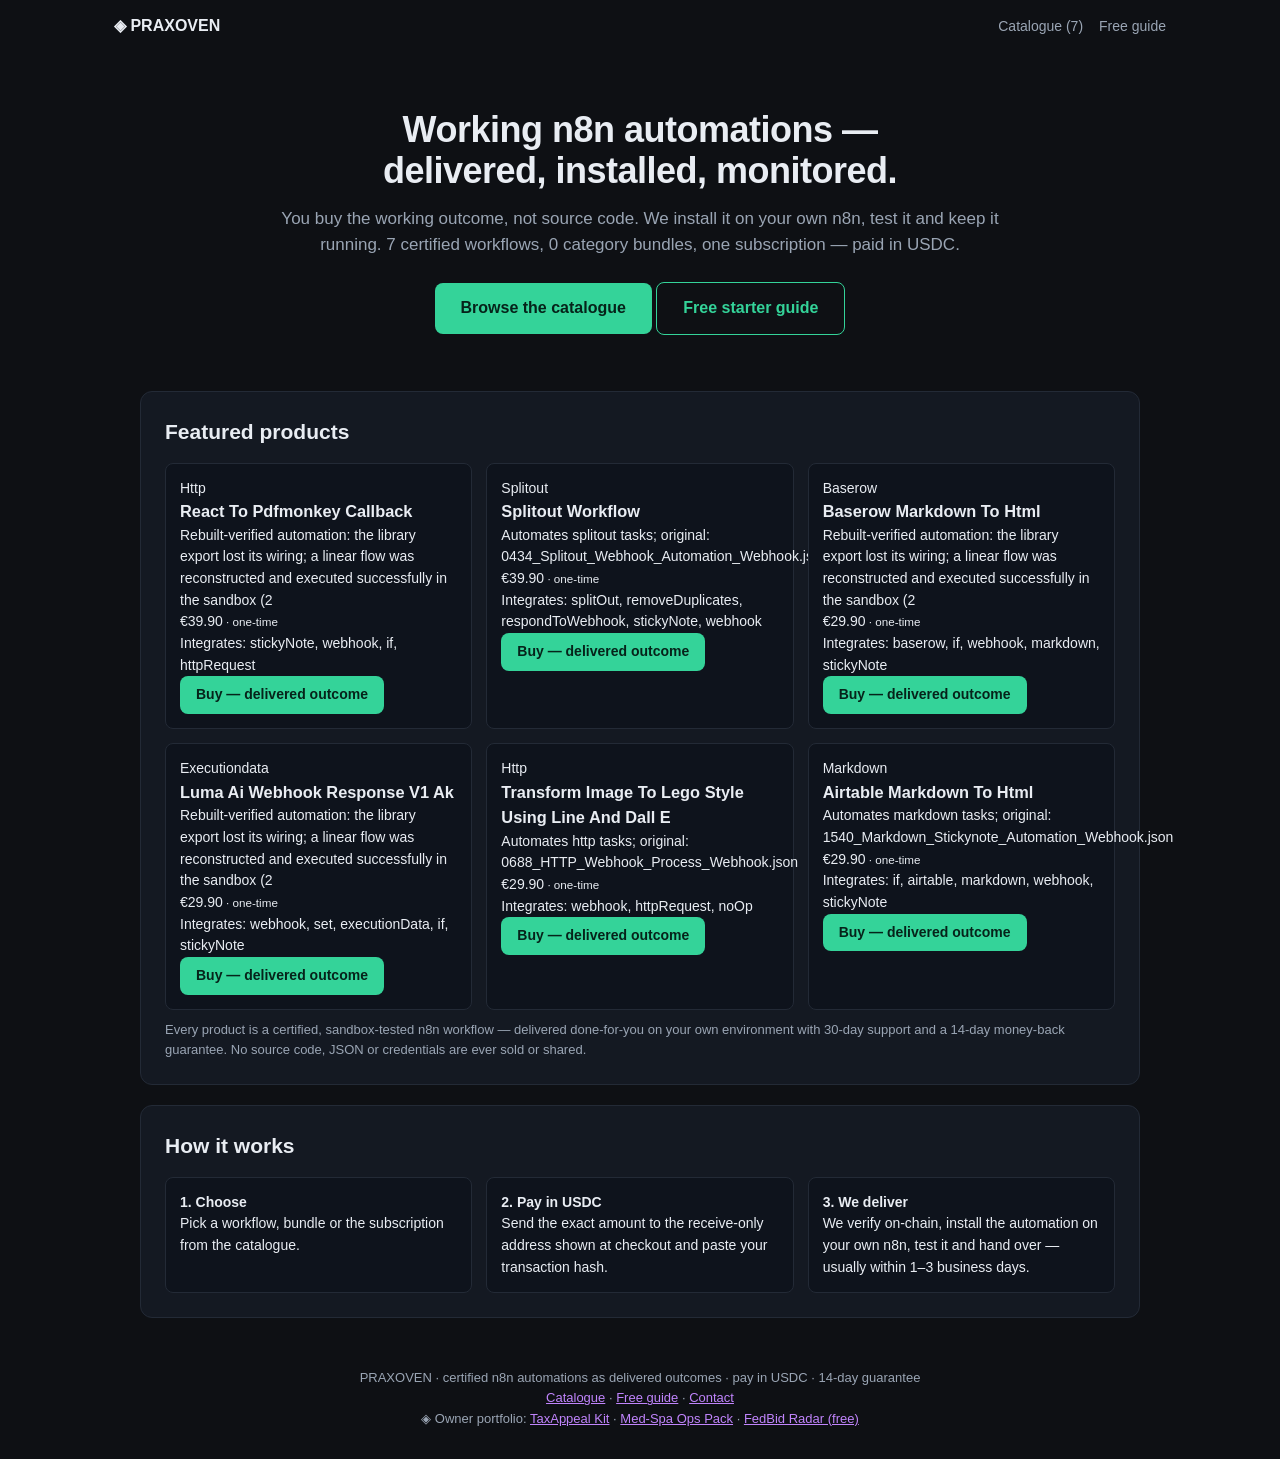
==== index.html @ 11427a3b "Reconcile to manifest v202608241214: unlist flagged products" ====
<!DOCTYPE html>
<html lang="en"><head><meta charset="utf-8">
<meta name="viewport" content="width=device-width, initial-scale=1.0">
<title>PRAXOVEN — Certified n8n Automations, sold as delivered outcomes</title>
<meta name="description" content="Buy working n8n workflow automations as delivered outcomes: 7 certified workflows, category bundles and a monthly subscription. Done-for-you installation, 14-day guarantee, pay in USDC.">
<meta property="og:title" content="PRAXOVEN — Certified n8n Automations">
<meta property="og:description" content="Certified n8n automations sold as delivered outcomes. Bundles, subscription and 7 workflows. Pay in USDC.">
<meta property="og:type" content="website">
<meta property="og:url" content="https://akakk2211.github.io/praxoven-market/">
<link rel="stylesheet" href="style.css"></head>
<body>
<header class="nav"><span class="brand">◈ PRAXOVEN</span>
<div class="navlinks"><a href="catalogue.html">Catalogue (7)</a><a href="guide.html">Free guide</a></div></header>
<section class="hero"><h1>Working n8n automations —<br>delivered, installed, monitored.</h1>
<p class="sub">You buy the working outcome, not source code. We install it on your own n8n, test it and keep it running. 7 certified workflows, 0 category bundles, one subscription — paid in USDC.</p>
<div class="hero-cta"><a class="cta" href="catalogue.html">Browse the catalogue</a>&nbsp;<a class="cta" style="background:transparent;border:1px solid var(--brand2);color:var(--brand2)" href="guide.html">Free starter guide</a></div></section>

<section class="panel"><h2>Featured products</h2><div class="grid"><div class="card"><div class="k">Http</div><h3>React To Pdfmonkey Callback</h3><p>Rebuilt-verified automation: the library export lost its wiring; a linear flow was reconstructed and executed successfully in the sandbox (2</p><div class="price">€39.90<small> · one-time</small></div><div class="k">Integrates: stickyNote, webhook, if, httpRequest</div><a class="cta small" href="checkout.html?product=PROD-4FEDFCF9">Buy — delivered outcome</a></div>
<div class="card"><div class="k">Splitout</div><h3>Splitout Workflow</h3><p>Automates splitout tasks; original: 0434_Splitout_Webhook_Automation_Webhook.json</p><div class="price">€39.90<small> · one-time</small></div><div class="k">Integrates: splitOut, removeDuplicates, respondToWebhook, stickyNote, webhook</div><a class="cta small" href="checkout.html?product=PROD-1E9FA37E">Buy — delivered outcome</a></div>
<div class="card"><div class="k">Baserow</div><h3>Baserow Markdown To Html</h3><p>Rebuilt-verified automation: the library export lost its wiring; a linear flow was reconstructed and executed successfully in the sandbox (2</p><div class="price">€29.90<small> · one-time</small></div><div class="k">Integrates: baserow, if, webhook, markdown, stickyNote</div><a class="cta small" href="checkout.html?product=PROD-623FFFE9">Buy — delivered outcome</a></div>
<div class="card"><div class="k">Executiondata</div><h3>Luma Ai   Webhook Response V1   Ak</h3><p>Rebuilt-verified automation: the library export lost its wiring; a linear flow was reconstructed and executed successfully in the sandbox (2</p><div class="price">€29.90<small> · one-time</small></div><div class="k">Integrates: webhook, set, executionData, if, stickyNote</div><a class="cta small" href="checkout.html?product=PROD-9532A54B">Buy — delivered outcome</a></div>
<div class="card"><div class="k">Http</div><h3>Transform Image To Lego Style Using Line And Dall E</h3><p>Automates http tasks; original: 0688_HTTP_Webhook_Process_Webhook.json</p><div class="price">€29.90<small> · one-time</small></div><div class="k">Integrates: webhook, httpRequest, noOp</div><a class="cta small" href="checkout.html?product=PROD-355930FB">Buy — delivered outcome</a></div>
<div class="card"><div class="k">Markdown</div><h3>Airtable Markdown To Html</h3><p>Automates markdown tasks; original: 1540_Markdown_Stickynote_Automation_Webhook.json</p><div class="price">€29.90<small> · one-time</small></div><div class="k">Integrates: if, airtable, markdown, webhook, stickyNote</div><a class="cta small" href="checkout.html?product=PROD-64AE782F">Buy — delivered outcome</a></div></div>
<p class="note">Every product is a certified, sandbox-tested n8n workflow — delivered done-for-you on your own environment with 30-day support and a 14-day money-back guarantee. No source code, JSON or credentials are ever sold or shared.</p></section>
<section class="panel"><h2>How it works</h2><div class="grid">
<div><b>1. Choose</b><br>Pick a workflow, bundle or the subscription from the catalogue.</div>
<div><b>2. Pay in USDC</b><br>Send the exact amount to the receive-only address shown at checkout and paste your transaction hash.</div>
<div><b>3. We deliver</b><br>We verify on-chain, install the automation on your own n8n, test it and hand over — usually within 1–3 business days.</div></div></section>
<footer><p class="fine">PRAXOVEN · certified n8n automations as delivered outcomes · pay in USDC · 14-day guarantee</p>
<p class="fine"><a href="catalogue.html">Catalogue</a> · <a href="guide.html">Free guide</a> · <a href="mailto:info@ilicconsultancy.com">Contact</a></p>
<p class="fine">◈ Owner portfolio: <a href="https://akakk2211.github.io/mintforge-taxappeal-kit/">TaxAppeal Kit</a> · <a href="https://akakk2211.github.io/mintforge-medspa-ops/">Med-Spa Ops Pack</a> · <a href="https://akakk2211.github.io/mintforge-fedbid-radar/">FedBid Radar (free)</a></p></footer>
</body></html>
---- style.css ----
:root { --bg:#0e1014; --ink:#e9edf3; --muted:#9aa5b4; --brand:#c084fc; --brand2:#34d399;
--line:#232a36; --panel:#141922; --gold:#fbbf24; }
* { box-sizing:border-box; margin:0; padding:0; }
body { background:var(--bg); color:var(--ink); font-family:-apple-system,'Segoe UI',Roboto,sans-serif; line-height:1.55; }
a { color:var(--brand); }
.nav { display:flex; justify-content:space-between; align-items:center; padding:14px 24px; max-width:1100px; margin:0 auto; flex-wrap:wrap; gap:8px; }
.brand { font-weight:800; }
.navlinks a { margin-left:16px; text-decoration:none; color:var(--muted); font-size:14px; }
.cta { background:var(--brand2); color:#06231a; text-decoration:none; padding:13px 26px; border-radius:8px; font-weight:700; display:inline-block; border:none; cursor:pointer; font-size:16px; }
.cta.small { padding:8px 16px; font-size:14px; }
.hero { text-align:center; padding:56px 24px 36px; max-width:820px; margin:0 auto; }
h1 { font-size:36px; line-height:1.15; letter-spacing:-.5px; }
.sub { color:var(--muted); font-size:17px; margin-top:14px; }
.hero-cta { margin-top:24px; }
.panel { background:var(--panel); border:1px solid var(--line); border-radius:12px; padding:24px; max-width:1000px; margin:20px auto; }
h2 { font-size:21px; margin-bottom:14px; }
.note { color:var(--muted); font-size:13px; margin-top:10px; }
.grid { display:grid; grid-template-columns:repeat(auto-fit,minmax(240px,1fr)); gap:14px; }
.grid > div { background:#0e131c; border:1px solid var(--line); border-radius:8px; padding:14px; font-size:14px; }
.tier { border:2px solid var(--brand2); border-radius:10px; padding:18px; }
.tier h3 { font-size:18px; }
.tier .price { font-size:28px; font-weight:800; margin:6px 0; }
.tier .price small { font-size:13px; color:var(--muted); font-weight:400; }
.tier ul { list-style:none; font-size:14px; color:var(--muted); margin:8px 0 14px; }
.tier ul li { padding:3px 0; }
.tier ul li::before { content:'✓ '; color:var(--brand2); font-weight:700; }
footer { text-align:center; color:var(--muted); padding:30px 20px; font-size:13px; }
input,select,button { background:#0e131c; color:var(--ink); border:1px solid var(--line); border-radius:8px; padding:10px 12px; margin:4px 0; font-size:14px; }
.addrbox { background:#0e131c; border:1px dashed #2c3545; border-radius:8px; padding:14px; text-align:center; margin:14px 0; }
.badge { display:inline-block; padding:2px 10px; border-radius:999px; font-size:11px; background:#1d2432; margin-left:8px; }
.badge.bundle { background:#3b2d1d; color:var(--gold); }
.badge.sub { background:#1d3b2d; color:var(--brand2); }
@media (max-width:640px){ h1{font-size:27px;} }
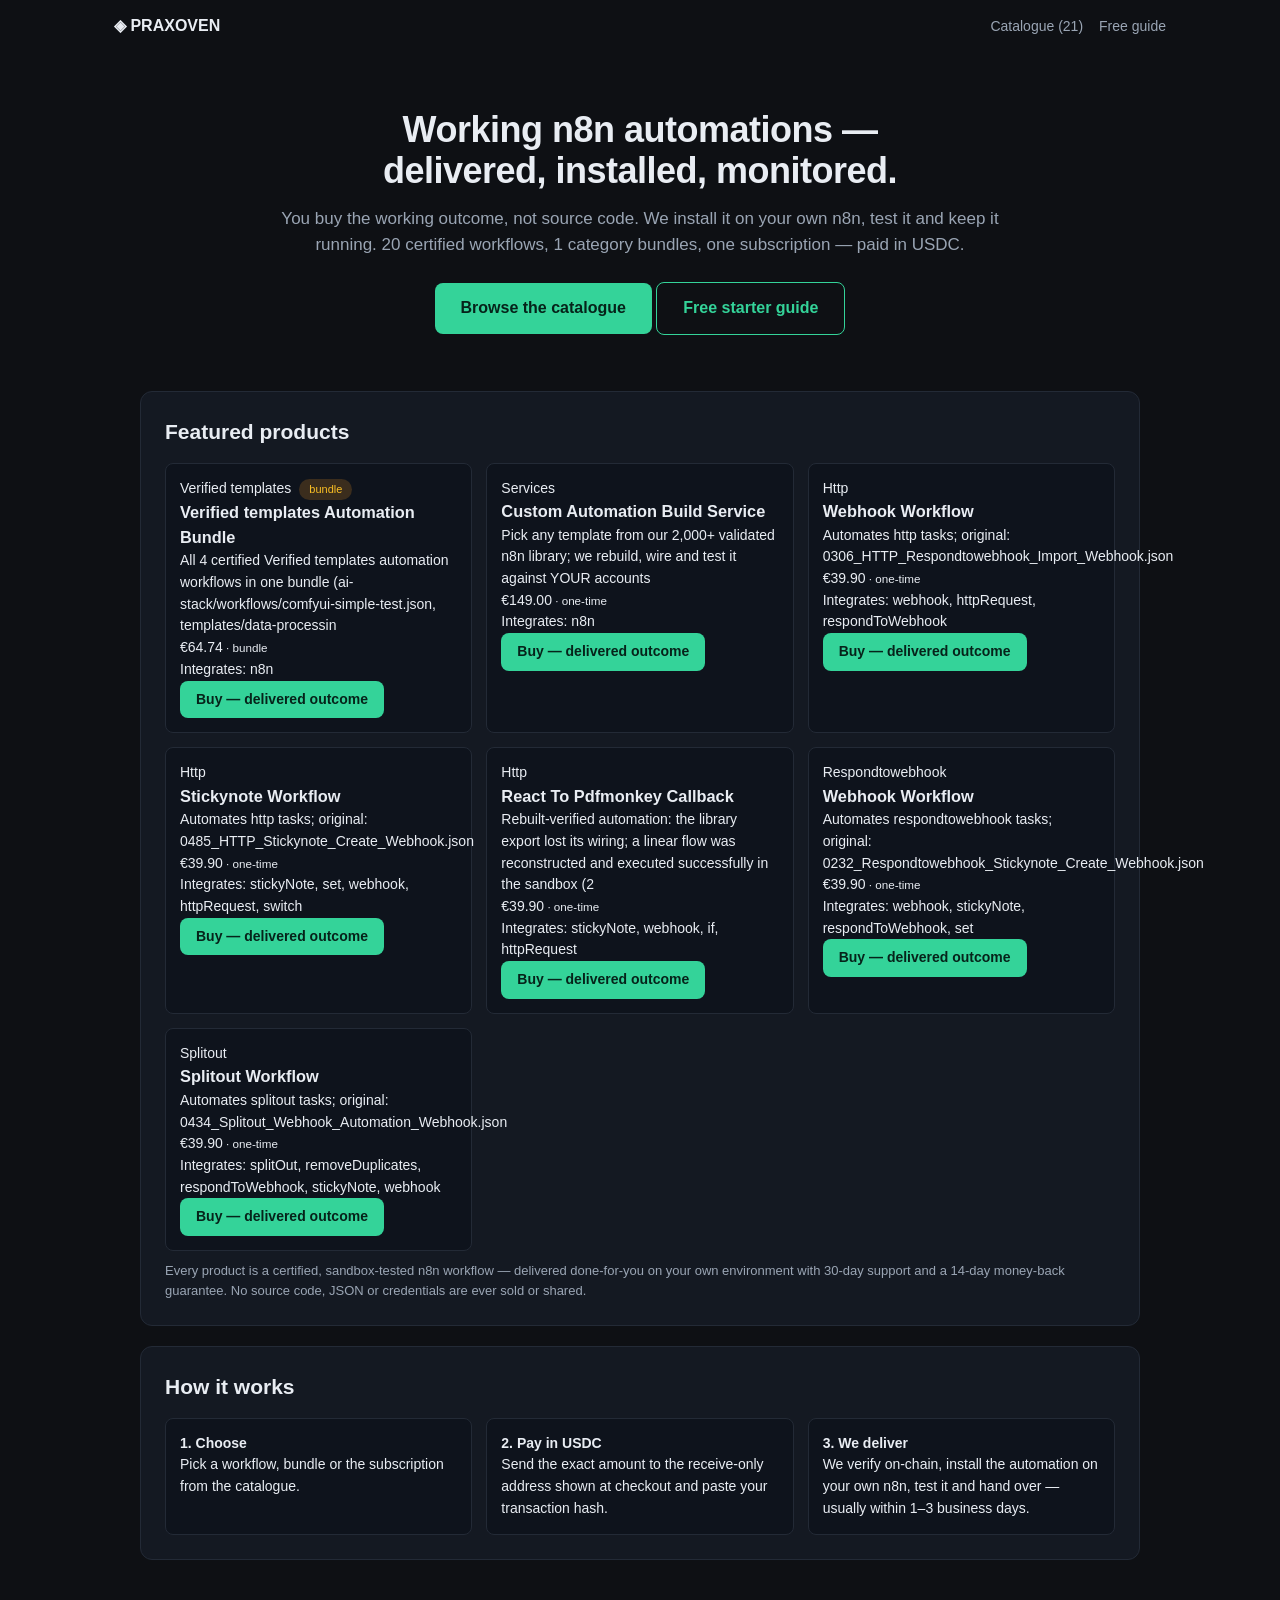
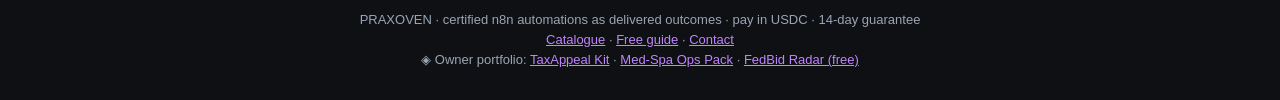
==== commit ce06d512: "Restore catalogue 21 (14 rebuilt + 5 wired + service + bundle) after parallel correction re-run" ====
--- a/index.html
+++ b/index.html
@@ -2,25 +2,26 @@
 <html lang="en"><head><meta charset="utf-8">
 <meta name="viewport" content="width=device-width, initial-scale=1.0">
 <title>PRAXOVEN — Certified n8n Automations, sold as delivered outcomes</title>
-<meta name="description" content="Buy working n8n workflow automations as delivered outcomes: 7 certified workflows, category bundles and a monthly subscription. Done-for-you installation, 14-day guarantee, pay in USDC.">
+<meta name="description" content="Buy working n8n workflow automations as delivered outcomes: 20 certified workflows, category bundles and a monthly subscription. Done-for-you installation, 14-day guarantee, pay in USDC.">
 <meta property="og:title" content="PRAXOVEN — Certified n8n Automations">
-<meta property="og:description" content="Certified n8n automations sold as delivered outcomes. Bundles, subscription and 7 workflows. Pay in USDC.">
+<meta property="og:description" content="Certified n8n automations sold as delivered outcomes. Bundles, subscription and 20 workflows. Pay in USDC.">
 <meta property="og:type" content="website">
 <meta property="og:url" content="https://akakk2211.github.io/praxoven-market/">
 <link rel="stylesheet" href="style.css"></head>
 <body>
 <header class="nav"><span class="brand">◈ PRAXOVEN</span>
-<div class="navlinks"><a href="catalogue.html">Catalogue (7)</a><a href="guide.html">Free guide</a></div></header>
+<div class="navlinks"><a href="catalogue.html">Catalogue (21)</a><a href="guide.html">Free guide</a></div></header>
 <section class="hero"><h1>Working n8n automations —<br>delivered, installed, monitored.</h1>
-<p class="sub">You buy the working outcome, not source code. We install it on your own n8n, test it and keep it running. 7 certified workflows, 0 category bundles, one subscription — paid in USDC.</p>
+<p class="sub">You buy the working outcome, not source code. We install it on your own n8n, test it and keep it running. 20 certified workflows, 1 category bundles, one subscription — paid in USDC.</p>
 <div class="hero-cta"><a class="cta" href="catalogue.html">Browse the catalogue</a>&nbsp;<a class="cta" style="background:transparent;border:1px solid var(--brand2);color:var(--brand2)" href="guide.html">Free starter guide</a></div></section>
 
-<section class="panel"><h2>Featured products</h2><div class="grid"><div class="card"><div class="k">Http</div><h3>React To Pdfmonkey Callback</h3><p>Rebuilt-verified automation: the library export lost its wiring; a linear flow was reconstructed and executed successfully in the sandbox (2</p><div class="price">€39.90<small> · one-time</small></div><div class="k">Integrates: stickyNote, webhook, if, httpRequest</div><a class="cta small" href="checkout.html?product=PROD-4FEDFCF9">Buy — delivered outcome</a></div>
-<div class="card"><div class="k">Splitout</div><h3>Splitout Workflow</h3><p>Automates splitout tasks; original: 0434_Splitout_Webhook_Automation_Webhook.json</p><div class="price">€39.90<small> · one-time</small></div><div class="k">Integrates: splitOut, removeDuplicates, respondToWebhook, stickyNote, webhook</div><a class="cta small" href="checkout.html?product=PROD-1E9FA37E">Buy — delivered outcome</a></div>
-<div class="card"><div class="k">Baserow</div><h3>Baserow Markdown To Html</h3><p>Rebuilt-verified automation: the library export lost its wiring; a linear flow was reconstructed and executed successfully in the sandbox (2</p><div class="price">€29.90<small> · one-time</small></div><div class="k">Integrates: baserow, if, webhook, markdown, stickyNote</div><a class="cta small" href="checkout.html?product=PROD-623FFFE9">Buy — delivered outcome</a></div>
-<div class="card"><div class="k">Executiondata</div><h3>Luma Ai   Webhook Response V1   Ak</h3><p>Rebuilt-verified automation: the library export lost its wiring; a linear flow was reconstructed and executed successfully in the sandbox (2</p><div class="price">€29.90<small> · one-time</small></div><div class="k">Integrates: webhook, set, executionData, if, stickyNote</div><a class="cta small" href="checkout.html?product=PROD-9532A54B">Buy — delivered outcome</a></div>
-<div class="card"><div class="k">Http</div><h3>Transform Image To Lego Style Using Line And Dall E</h3><p>Automates http tasks; original: 0688_HTTP_Webhook_Process_Webhook.json</p><div class="price">€29.90<small> · one-time</small></div><div class="k">Integrates: webhook, httpRequest, noOp</div><a class="cta small" href="checkout.html?product=PROD-355930FB">Buy — delivered outcome</a></div>
-<div class="card"><div class="k">Markdown</div><h3>Airtable Markdown To Html</h3><p>Automates markdown tasks; original: 1540_Markdown_Stickynote_Automation_Webhook.json</p><div class="price">€29.90<small> · one-time</small></div><div class="k">Integrates: if, airtable, markdown, webhook, stickyNote</div><a class="cta small" href="checkout.html?product=PROD-64AE782F">Buy — delivered outcome</a></div></div>
+<section class="panel"><h2>Featured products</h2><div class="grid"><div class="card"><div class="k">Verified templates<span class="badge bundle">bundle</span></div><h3>Verified templates Automation Bundle</h3><p>All 4 certified Verified templates automation workflows in one bundle (ai-stack/workflows/comfyui-simple-test.json, templates/data-processin</p><div class="price">€64.74<small> · bundle</small></div><div class="k">Integrates: n8n</div><a class="cta small" href="checkout.html?product=BUNDLE-B0895FFC">Buy — delivered outcome</a></div>
+<div class="card"><div class="k">Services</div><h3>Custom Automation Build Service</h3><p>Pick any template from our 2,000+ validated n8n library; we rebuild, wire and test it against YOUR accounts</p><div class="price">€149.00<small> · one-time</small></div><div class="k">Integrates: n8n</div><a class="cta small" href="checkout.html?product=PROD-CUSTOMBUILD">Buy — delivered outcome</a></div>
+<div class="card"><div class="k">Http</div><h3>Webhook Workflow</h3><p>Automates http tasks; original: 0306_HTTP_Respondtowebhook_Import_Webhook.json</p><div class="price">€39.90<small> · one-time</small></div><div class="k">Integrates: webhook, httpRequest, respondToWebhook</div><a class="cta small" href="checkout.html?product=PROD-6E7AA76E">Buy — delivered outcome</a></div>
+<div class="card"><div class="k">Http</div><h3>Stickynote Workflow</h3><p>Automates http tasks; original: 0485_HTTP_Stickynote_Create_Webhook.json</p><div class="price">€39.90<small> · one-time</small></div><div class="k">Integrates: stickyNote, set, webhook, httpRequest, switch</div><a class="cta small" href="checkout.html?product=PROD-7FFCE02E">Buy — delivered outcome</a></div>
+<div class="card"><div class="k">Http</div><h3>React To Pdfmonkey Callback</h3><p>Rebuilt-verified automation: the library export lost its wiring; a linear flow was reconstructed and executed successfully in the sandbox (2</p><div class="price">€39.90<small> · one-time</small></div><div class="k">Integrates: stickyNote, webhook, if, httpRequest</div><a class="cta small" href="checkout.html?product=PROD-4FEDFCF9">Buy — delivered outcome</a></div>
+<div class="card"><div class="k">Respondtowebhook</div><h3>Webhook Workflow</h3><p>Automates respondtowebhook tasks; original: 0232_Respondtowebhook_Stickynote_Create_Webhook.json</p><div class="price">€39.90<small> · one-time</small></div><div class="k">Integrates: webhook, stickyNote, respondToWebhook, set</div><a class="cta small" href="checkout.html?product=PROD-77230F92">Buy — delivered outcome</a></div>
+<div class="card"><div class="k">Splitout</div><h3>Splitout Workflow</h3><p>Automates splitout tasks; original: 0434_Splitout_Webhook_Automation_Webhook.json</p><div class="price">€39.90<small> · one-time</small></div><div class="k">Integrates: splitOut, removeDuplicates, respondToWebhook, stickyNote, webhook</div><a class="cta small" href="checkout.html?product=PROD-1E9FA37E">Buy — delivered outcome</a></div></div>
 <p class="note">Every product is a certified, sandbox-tested n8n workflow — delivered done-for-you on your own environment with 30-day support and a 14-day money-back guarantee. No source code, JSON or credentials are ever sold or shared.</p></section>
 <section class="panel"><h2>How it works</h2><div class="grid">
 <div><b>1. Choose</b><br>Pick a workflow, bundle or the subscription from the catalogue.</div>
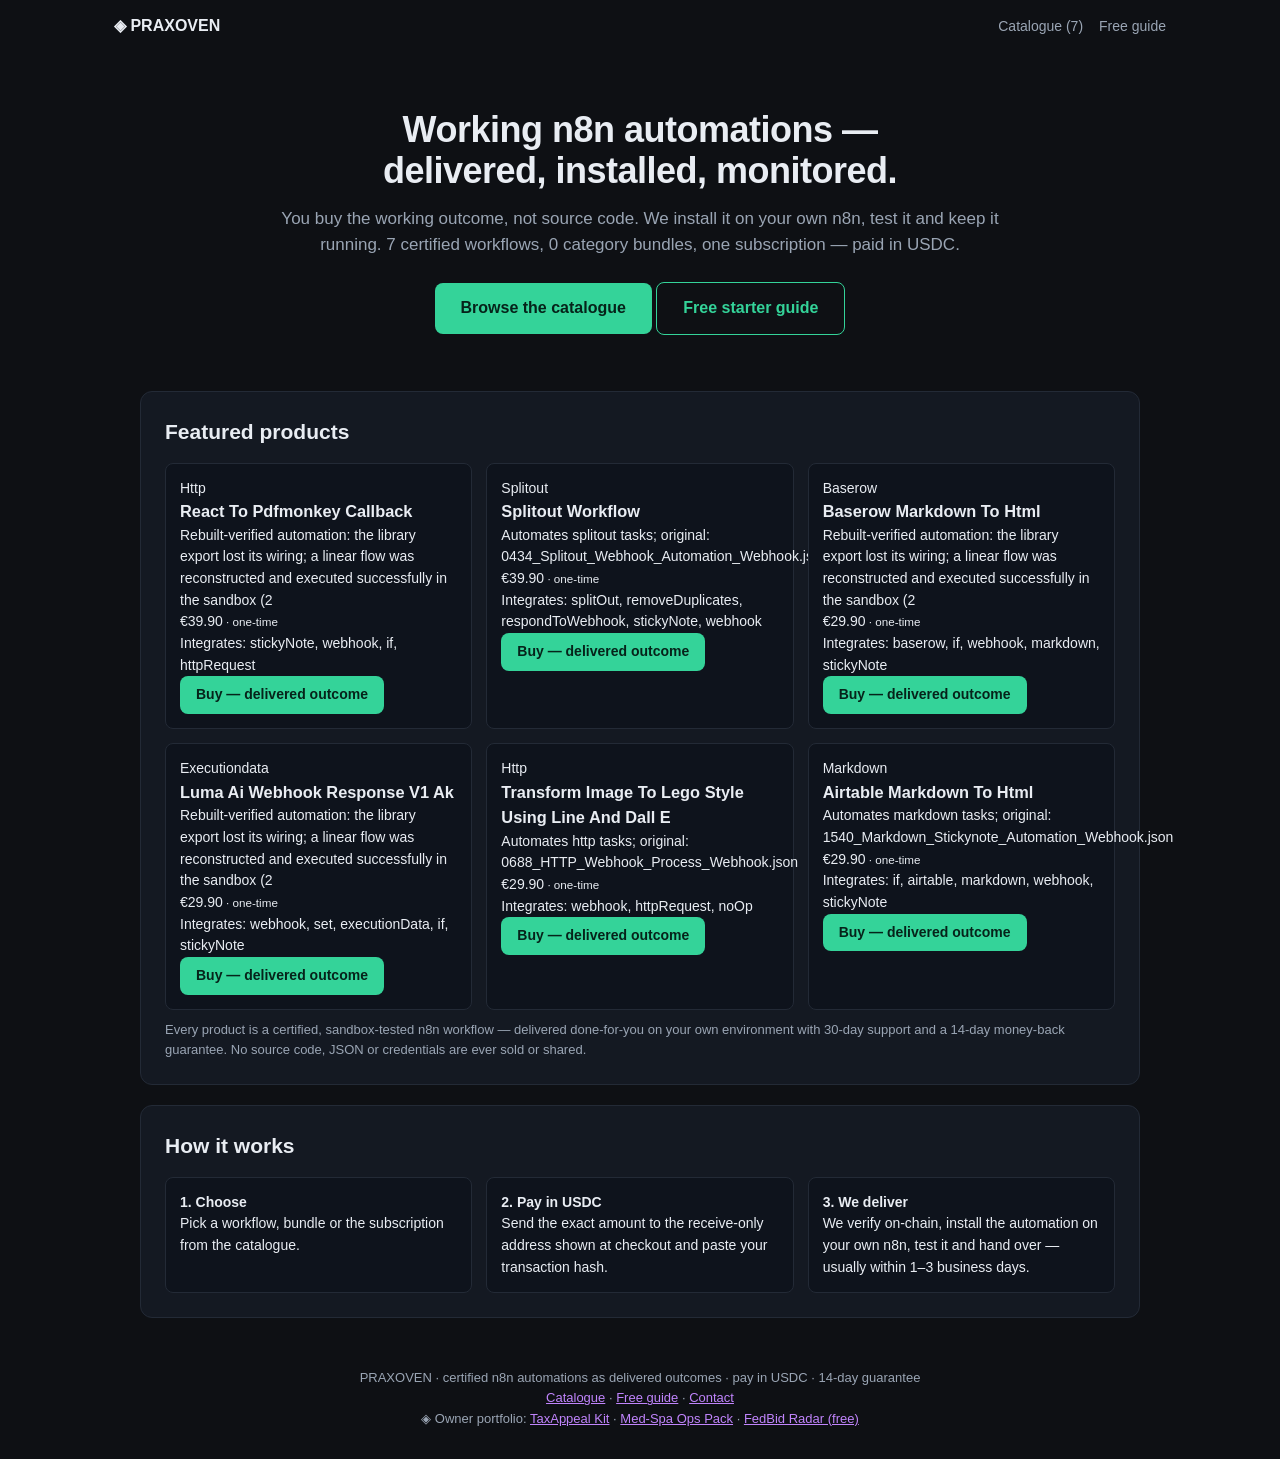
==== commit ddfbfb82: "Enforce manifest gate: only QA-passed workflows published" ====
--- a/index.html
+++ b/index.html
@@ -2,26 +2,25 @@
 <html lang="en"><head><meta charset="utf-8">
 <meta name="viewport" content="width=device-width, initial-scale=1.0">
 <title>PRAXOVEN — Certified n8n Automations, sold as delivered outcomes</title>
-<meta name="description" content="Buy working n8n workflow automations as delivered outcomes: 20 certified workflows, category bundles and a monthly subscription. Done-for-you installation, 14-day guarantee, pay in USDC.">
+<meta name="description" content="Buy working n8n workflow automations as delivered outcomes: 7 certified workflows, category bundles and a monthly subscription. Done-for-you installation, 14-day guarantee, pay in USDC.">
 <meta property="og:title" content="PRAXOVEN — Certified n8n Automations">
-<meta property="og:description" content="Certified n8n automations sold as delivered outcomes. Bundles, subscription and 20 workflows. Pay in USDC.">
+<meta property="og:description" content="Certified n8n automations sold as delivered outcomes. Bundles, subscription and 7 workflows. Pay in USDC.">
 <meta property="og:type" content="website">
 <meta property="og:url" content="https://akakk2211.github.io/praxoven-market/">
 <link rel="stylesheet" href="style.css"></head>
 <body>
 <header class="nav"><span class="brand">◈ PRAXOVEN</span>
-<div class="navlinks"><a href="catalogue.html">Catalogue (21)</a><a href="guide.html">Free guide</a></div></header>
+<div class="navlinks"><a href="catalogue.html">Catalogue (7)</a><a href="guide.html">Free guide</a></div></header>
 <section class="hero"><h1>Working n8n automations —<br>delivered, installed, monitored.</h1>
-<p class="sub">You buy the working outcome, not source code. We install it on your own n8n, test it and keep it running. 20 certified workflows, 1 category bundles, one subscription — paid in USDC.</p>
+<p class="sub">You buy the working outcome, not source code. We install it on your own n8n, test it and keep it running. 7 certified workflows, 0 category bundles, one subscription — paid in USDC.</p>
 <div class="hero-cta"><a class="cta" href="catalogue.html">Browse the catalogue</a>&nbsp;<a class="cta" style="background:transparent;border:1px solid var(--brand2);color:var(--brand2)" href="guide.html">Free starter guide</a></div></section>
 
-<section class="panel"><h2>Featured products</h2><div class="grid"><div class="card"><div class="k">Verified templates<span class="badge bundle">bundle</span></div><h3>Verified templates Automation Bundle</h3><p>All 4 certified Verified templates automation workflows in one bundle (ai-stack/workflows/comfyui-simple-test.json, templates/data-processin</p><div class="price">€64.74<small> · bundle</small></div><div class="k">Integrates: n8n</div><a class="cta small" href="checkout.html?product=BUNDLE-B0895FFC">Buy — delivered outcome</a></div>
-<div class="card"><div class="k">Services</div><h3>Custom Automation Build Service</h3><p>Pick any template from our 2,000+ validated n8n library; we rebuild, wire and test it against YOUR accounts</p><div class="price">€149.00<small> · one-time</small></div><div class="k">Integrates: n8n</div><a class="cta small" href="checkout.html?product=PROD-CUSTOMBUILD">Buy — delivered outcome</a></div>
-<div class="card"><div class="k">Http</div><h3>Webhook Workflow</h3><p>Automates http tasks; original: 0306_HTTP_Respondtowebhook_Import_Webhook.json</p><div class="price">€39.90<small> · one-time</small></div><div class="k">Integrates: webhook, httpRequest, respondToWebhook</div><a class="cta small" href="checkout.html?product=PROD-6E7AA76E">Buy — delivered outcome</a></div>
-<div class="card"><div class="k">Http</div><h3>Stickynote Workflow</h3><p>Automates http tasks; original: 0485_HTTP_Stickynote_Create_Webhook.json</p><div class="price">€39.90<small> · one-time</small></div><div class="k">Integrates: stickyNote, set, webhook, httpRequest, switch</div><a class="cta small" href="checkout.html?product=PROD-7FFCE02E">Buy — delivered outcome</a></div>
-<div class="card"><div class="k">Http</div><h3>React To Pdfmonkey Callback</h3><p>Rebuilt-verified automation: the library export lost its wiring; a linear flow was reconstructed and executed successfully in the sandbox (2</p><div class="price">€39.90<small> · one-time</small></div><div class="k">Integrates: stickyNote, webhook, if, httpRequest</div><a class="cta small" href="checkout.html?product=PROD-4FEDFCF9">Buy — delivered outcome</a></div>
-<div class="card"><div class="k">Respondtowebhook</div><h3>Webhook Workflow</h3><p>Automates respondtowebhook tasks; original: 0232_Respondtowebhook_Stickynote_Create_Webhook.json</p><div class="price">€39.90<small> · one-time</small></div><div class="k">Integrates: webhook, stickyNote, respondToWebhook, set</div><a class="cta small" href="checkout.html?product=PROD-77230F92">Buy — delivered outcome</a></div>
-<div class="card"><div class="k">Splitout</div><h3>Splitout Workflow</h3><p>Automates splitout tasks; original: 0434_Splitout_Webhook_Automation_Webhook.json</p><div class="price">€39.90<small> · one-time</small></div><div class="k">Integrates: splitOut, removeDuplicates, respondToWebhook, stickyNote, webhook</div><a class="cta small" href="checkout.html?product=PROD-1E9FA37E">Buy — delivered outcome</a></div></div>
+<section class="panel"><h2>Featured products</h2><div class="grid"><div class="card"><div class="k">Http</div><h3>React To Pdfmonkey Callback</h3><p>Rebuilt-verified automation: the library export lost its wiring; a linear flow was reconstructed and executed successfully in the sandbox (2</p><div class="price">€39.90<small> · one-time</small></div><div class="k">Integrates: stickyNote, webhook, if, httpRequest</div><a class="cta small" href="checkout.html?product=PROD-4FEDFCF9">Buy — delivered outcome</a></div>
+<div class="card"><div class="k">Splitout</div><h3>Splitout Workflow</h3><p>Automates splitout tasks; original: 0434_Splitout_Webhook_Automation_Webhook.json</p><div class="price">€39.90<small> · one-time</small></div><div class="k">Integrates: splitOut, removeDuplicates, respondToWebhook, stickyNote, webhook</div><a class="cta small" href="checkout.html?product=PROD-1E9FA37E">Buy — delivered outcome</a></div>
+<div class="card"><div class="k">Baserow</div><h3>Baserow Markdown To Html</h3><p>Rebuilt-verified automation: the library export lost its wiring; a linear flow was reconstructed and executed successfully in the sandbox (2</p><div class="price">€29.90<small> · one-time</small></div><div class="k">Integrates: baserow, if, webhook, markdown, stickyNote</div><a class="cta small" href="checkout.html?product=PROD-623FFFE9">Buy — delivered outcome</a></div>
+<div class="card"><div class="k">Executiondata</div><h3>Luma Ai   Webhook Response V1   Ak</h3><p>Rebuilt-verified automation: the library export lost its wiring; a linear flow was reconstructed and executed successfully in the sandbox (2</p><div class="price">€29.90<small> · one-time</small></div><div class="k">Integrates: webhook, set, executionData, if, stickyNote</div><a class="cta small" href="checkout.html?product=PROD-9532A54B">Buy — delivered outcome</a></div>
+<div class="card"><div class="k">Http</div><h3>Transform Image To Lego Style Using Line And Dall E</h3><p>Automates http tasks; original: 0688_HTTP_Webhook_Process_Webhook.json</p><div class="price">€29.90<small> · one-time</small></div><div class="k">Integrates: webhook, httpRequest, noOp</div><a class="cta small" href="checkout.html?product=PROD-355930FB">Buy — delivered outcome</a></div>
+<div class="card"><div class="k">Markdown</div><h3>Airtable Markdown To Html</h3><p>Automates markdown tasks; original: 1540_Markdown_Stickynote_Automation_Webhook.json</p><div class="price">€29.90<small> · one-time</small></div><div class="k">Integrates: if, airtable, markdown, webhook, stickyNote</div><a class="cta small" href="checkout.html?product=PROD-64AE782F">Buy — delivered outcome</a></div></div>
 <p class="note">Every product is a certified, sandbox-tested n8n workflow — delivered done-for-you on your own environment with 30-day support and a 14-day money-back guarantee. No source code, JSON or credentials are ever sold or shared.</p></section>
 <section class="panel"><h2>How it works</h2><div class="grid">
 <div><b>1. Choose</b><br>Pick a workflow, bundle or the subscription from the catalogue.</div>
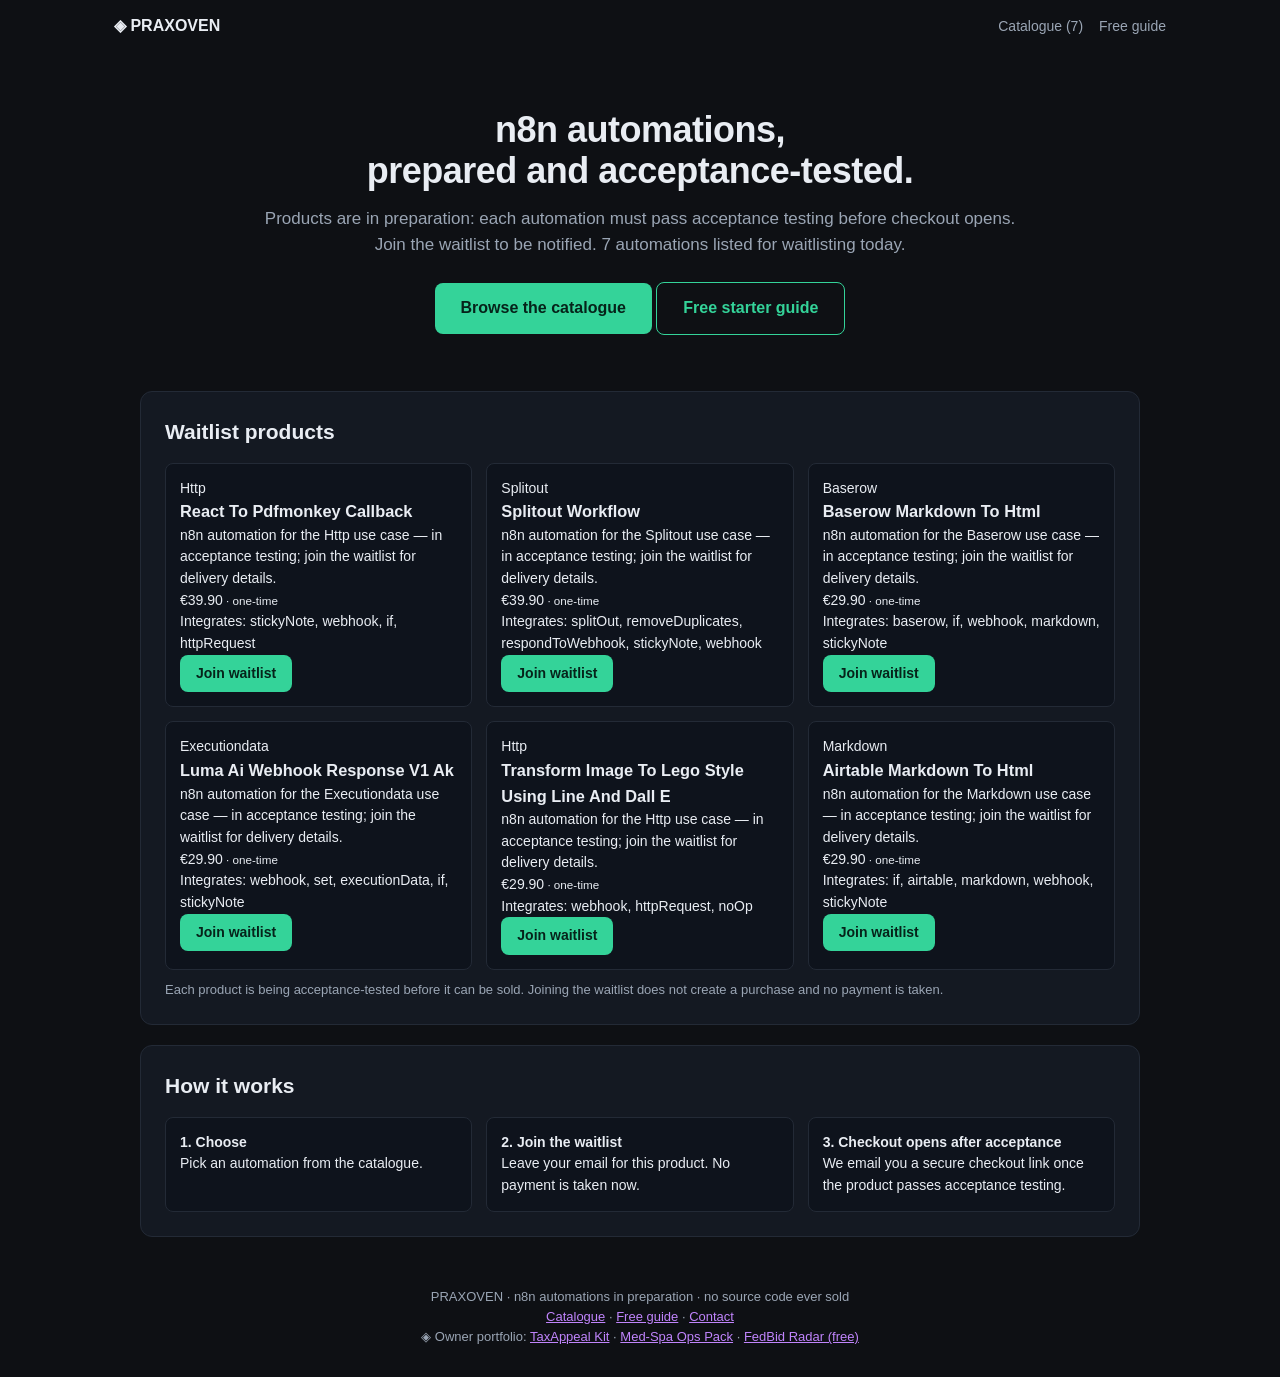
==== commit f89555d5: "Waitlist-only storefront: Join-waitlist buttons, no unproven claims, no internal repair details, no " ====
--- a/index.html
+++ b/index.html
@@ -1,32 +1,32 @@
 <!DOCTYPE html>
 <html lang="en"><head><meta charset="utf-8">
 <meta name="viewport" content="width=device-width, initial-scale=1.0">
-<title>PRAXOVEN — Certified n8n Automations, sold as delivered outcomes</title>
-<meta name="description" content="Buy working n8n workflow automations as delivered outcomes: 7 certified workflows, category bundles and a monthly subscription. Done-for-you installation, 14-day guarantee, pay in USDC.">
-<meta property="og:title" content="PRAXOVEN — Certified n8n Automations">
-<meta property="og:description" content="Certified n8n automations sold as delivered outcomes. Bundles, subscription and 7 workflows. Pay in USDC.">
+<title>PRAXOVEN — n8n Automations (waitlist open)</title>
+<meta name="description" content="PRAXOVEN is preparing 7 n8n automations for sale. Join the waitlist to be notified when each product passes acceptance and checkout opens. No source code is ever sold.">
+<meta property="og:title" content="PRAXOVEN — n8n Automations (waitlist open)">
+<meta property="og:description" content="7 n8n automations in preparation. Join the waitlist — checkout opens after acceptance testing.">
 <meta property="og:type" content="website">
 <meta property="og:url" content="https://akakk2211.github.io/praxoven-market/">
 <link rel="stylesheet" href="style.css"></head>
 <body>
 <header class="nav"><span class="brand">◈ PRAXOVEN</span>
 <div class="navlinks"><a href="catalogue.html">Catalogue (7)</a><a href="guide.html">Free guide</a></div></header>
-<section class="hero"><h1>Working n8n automations —<br>delivered, installed, monitored.</h1>
-<p class="sub">You buy the working outcome, not source code. We install it on your own n8n, test it and keep it running. 7 certified workflows, 0 category bundles, one subscription — paid in USDC.</p>
+<section class="hero"><h1>n8n automations,<br>prepared and acceptance-tested.</h1>
+<p class="sub">Products are in preparation: each automation must pass acceptance testing before checkout opens. Join the waitlist to be notified. 7 automations listed for waitlisting today.</p>
 <div class="hero-cta"><a class="cta" href="catalogue.html">Browse the catalogue</a>&nbsp;<a class="cta" style="background:transparent;border:1px solid var(--brand2);color:var(--brand2)" href="guide.html">Free starter guide</a></div></section>
 
-<section class="panel"><h2>Featured products</h2><div class="grid"><div class="card"><div class="k">Http</div><h3>React To Pdfmonkey Callback</h3><p>Rebuilt-verified automation: the library export lost its wiring; a linear flow was reconstructed and executed successfully in the sandbox (2</p><div class="price">€39.90<small> · one-time</small></div><div class="k">Integrates: stickyNote, webhook, if, httpRequest</div><a class="cta small" href="checkout.html?product=PROD-4FEDFCF9">Buy — delivered outcome</a></div>
-<div class="card"><div class="k">Splitout</div><h3>Splitout Workflow</h3><p>Automates splitout tasks; original: 0434_Splitout_Webhook_Automation_Webhook.json</p><div class="price">€39.90<small> · one-time</small></div><div class="k">Integrates: splitOut, removeDuplicates, respondToWebhook, stickyNote, webhook</div><a class="cta small" href="checkout.html?product=PROD-1E9FA37E">Buy — delivered outcome</a></div>
-<div class="card"><div class="k">Baserow</div><h3>Baserow Markdown To Html</h3><p>Rebuilt-verified automation: the library export lost its wiring; a linear flow was reconstructed and executed successfully in the sandbox (2</p><div class="price">€29.90<small> · one-time</small></div><div class="k">Integrates: baserow, if, webhook, markdown, stickyNote</div><a class="cta small" href="checkout.html?product=PROD-623FFFE9">Buy — delivered outcome</a></div>
-<div class="card"><div class="k">Executiondata</div><h3>Luma Ai   Webhook Response V1   Ak</h3><p>Rebuilt-verified automation: the library export lost its wiring; a linear flow was reconstructed and executed successfully in the sandbox (2</p><div class="price">€29.90<small> · one-time</small></div><div class="k">Integrates: webhook, set, executionData, if, stickyNote</div><a class="cta small" href="checkout.html?product=PROD-9532A54B">Buy — delivered outcome</a></div>
-<div class="card"><div class="k">Http</div><h3>Transform Image To Lego Style Using Line And Dall E</h3><p>Automates http tasks; original: 0688_HTTP_Webhook_Process_Webhook.json</p><div class="price">€29.90<small> · one-time</small></div><div class="k">Integrates: webhook, httpRequest, noOp</div><a class="cta small" href="checkout.html?product=PROD-355930FB">Buy — delivered outcome</a></div>
-<div class="card"><div class="k">Markdown</div><h3>Airtable Markdown To Html</h3><p>Automates markdown tasks; original: 1540_Markdown_Stickynote_Automation_Webhook.json</p><div class="price">€29.90<small> · one-time</small></div><div class="k">Integrates: if, airtable, markdown, webhook, stickyNote</div><a class="cta small" href="checkout.html?product=PROD-64AE782F">Buy — delivered outcome</a></div></div>
-<p class="note">Every product is a certified, sandbox-tested n8n workflow — delivered done-for-you on your own environment with 30-day support and a 14-day money-back guarantee. No source code, JSON or credentials are ever sold or shared.</p></section>
+<section class="panel"><h2>Waitlist products</h2><div class="grid"><div class="card"><div class="k">Http</div><h3>React To Pdfmonkey Callback</h3><p>n8n automation for the Http use case — in acceptance testing; join the waitlist for delivery details.</p><div class="price">€39.90<small> · one-time</small></div><div class="k">Integrates: stickyNote, webhook, if, httpRequest</div><a class="cta small" href="checkout.html?product=PROD-4FEDFCF9">Join waitlist</a></div>
+<div class="card"><div class="k">Splitout</div><h3>Splitout Workflow</h3><p>n8n automation for the Splitout use case — in acceptance testing; join the waitlist for delivery details.</p><div class="price">€39.90<small> · one-time</small></div><div class="k">Integrates: splitOut, removeDuplicates, respondToWebhook, stickyNote, webhook</div><a class="cta small" href="checkout.html?product=PROD-1E9FA37E">Join waitlist</a></div>
+<div class="card"><div class="k">Baserow</div><h3>Baserow Markdown To Html</h3><p>n8n automation for the Baserow use case — in acceptance testing; join the waitlist for delivery details.</p><div class="price">€29.90<small> · one-time</small></div><div class="k">Integrates: baserow, if, webhook, markdown, stickyNote</div><a class="cta small" href="checkout.html?product=PROD-623FFFE9">Join waitlist</a></div>
+<div class="card"><div class="k">Executiondata</div><h3>Luma Ai   Webhook Response V1   Ak</h3><p>n8n automation for the Executiondata use case — in acceptance testing; join the waitlist for delivery details.</p><div class="price">€29.90<small> · one-time</small></div><div class="k">Integrates: webhook, set, executionData, if, stickyNote</div><a class="cta small" href="checkout.html?product=PROD-9532A54B">Join waitlist</a></div>
+<div class="card"><div class="k">Http</div><h3>Transform Image To Lego Style Using Line And Dall E</h3><p>n8n automation for the Http use case — in acceptance testing; join the waitlist for delivery details.</p><div class="price">€29.90<small> · one-time</small></div><div class="k">Integrates: webhook, httpRequest, noOp</div><a class="cta small" href="checkout.html?product=PROD-355930FB">Join waitlist</a></div>
+<div class="card"><div class="k">Markdown</div><h3>Airtable Markdown To Html</h3><p>n8n automation for the Markdown use case — in acceptance testing; join the waitlist for delivery details.</p><div class="price">€29.90<small> · one-time</small></div><div class="k">Integrates: if, airtable, markdown, webhook, stickyNote</div><a class="cta small" href="checkout.html?product=PROD-64AE782F">Join waitlist</a></div></div>
+<p class="note">Each product is being acceptance-tested before it can be sold. Joining the waitlist does not create a purchase and no payment is taken.</p></section>
 <section class="panel"><h2>How it works</h2><div class="grid">
-<div><b>1. Choose</b><br>Pick a workflow, bundle or the subscription from the catalogue.</div>
-<div><b>2. Pay in USDC</b><br>Send the exact amount to the receive-only address shown at checkout and paste your transaction hash.</div>
-<div><b>3. We deliver</b><br>We verify on-chain, install the automation on your own n8n, test it and hand over — usually within 1–3 business days.</div></div></section>
-<footer><p class="fine">PRAXOVEN · certified n8n automations as delivered outcomes · pay in USDC · 14-day guarantee</p>
+<div><b>1. Choose</b><br>Pick an automation from the catalogue.</div>
+<div><b>2. Join the waitlist</b><br>Leave your email for this product. No payment is taken now.</div>
+<div><b>3. Checkout opens after acceptance</b><br>We email you a secure checkout link once the product passes acceptance testing.</div></div></section>
+<footer><p class="fine">PRAXOVEN · n8n automations in preparation · no source code ever sold</p>
 <p class="fine"><a href="catalogue.html">Catalogue</a> · <a href="guide.html">Free guide</a> · <a href="mailto:info@ilicconsultancy.com">Contact</a></p>
 <p class="fine">◈ Owner portfolio: <a href="https://akakk2211.github.io/mintforge-taxappeal-kit/">TaxAppeal Kit</a> · <a href="https://akakk2211.github.io/mintforge-medspa-ops/">Med-Spa Ops Pack</a> · <a href="https://akakk2211.github.io/mintforge-fedbid-radar/">FedBid Radar (free)</a></p></footer>
 </body></html>
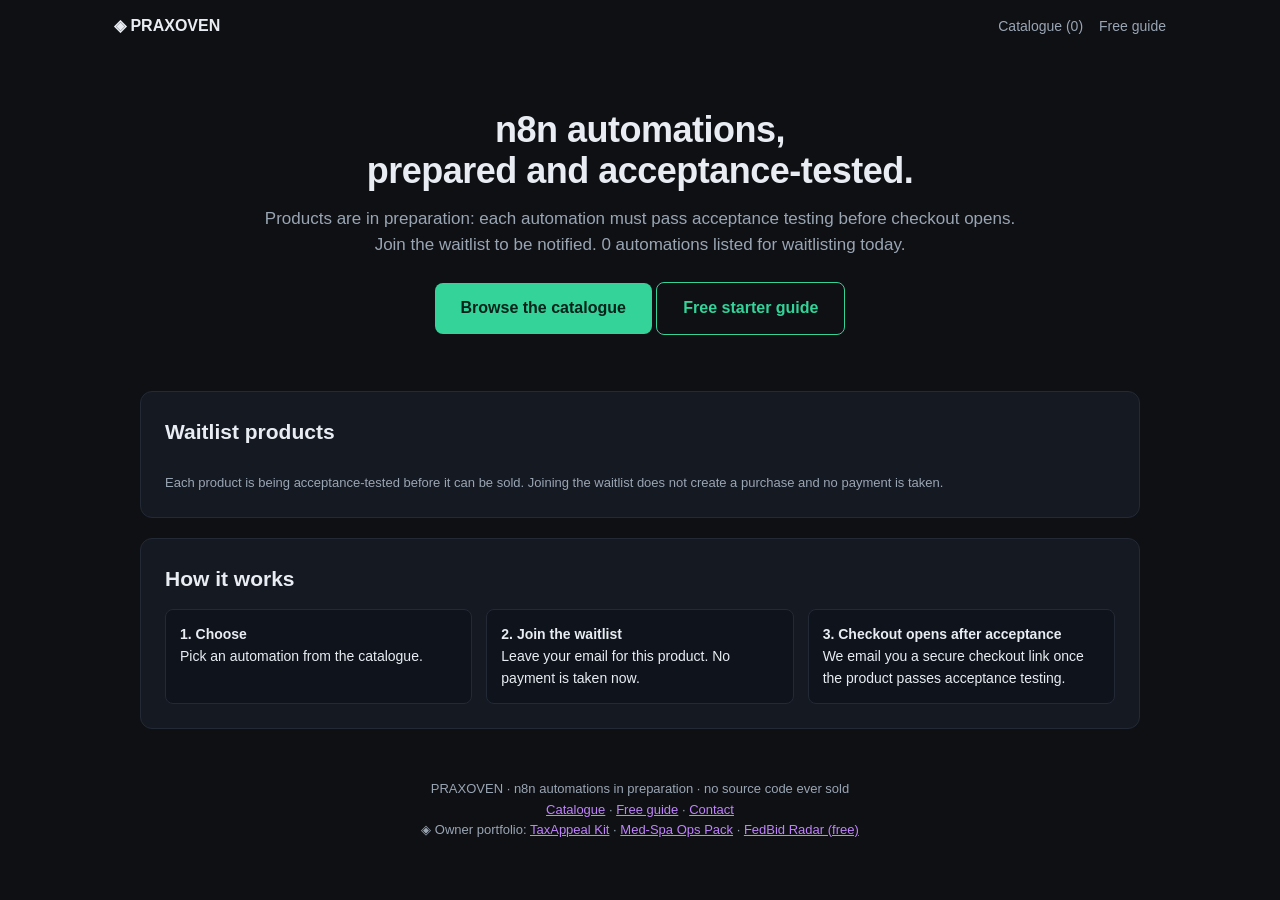
==== commit ce042643: "Zero-product storefront: no product has WORKING acceptance evidence — all paused" ====
--- a/index.html
+++ b/index.html
@@ -2,25 +2,20 @@
 <html lang="en"><head><meta charset="utf-8">
 <meta name="viewport" content="width=device-width, initial-scale=1.0">
 <title>PRAXOVEN — n8n Automations (waitlist open)</title>
-<meta name="description" content="PRAXOVEN is preparing 7 n8n automations for sale. Join the waitlist to be notified when each product passes acceptance and checkout opens. No source code is ever sold.">
+<meta name="description" content="PRAXOVEN is preparing 0 n8n automations for sale. Join the waitlist to be notified when each product passes acceptance and checkout opens. No source code is ever sold.">
 <meta property="og:title" content="PRAXOVEN — n8n Automations (waitlist open)">
-<meta property="og:description" content="7 n8n automations in preparation. Join the waitlist — checkout opens after acceptance testing.">
+<meta property="og:description" content="0 n8n automations in preparation. Join the waitlist — checkout opens after acceptance testing.">
 <meta property="og:type" content="website">
 <meta property="og:url" content="https://akakk2211.github.io/praxoven-market/">
 <link rel="stylesheet" href="style.css"></head>
 <body>
 <header class="nav"><span class="brand">◈ PRAXOVEN</span>
-<div class="navlinks"><a href="catalogue.html">Catalogue (7)</a><a href="guide.html">Free guide</a></div></header>
+<div class="navlinks"><a href="catalogue.html">Catalogue (0)</a><a href="guide.html">Free guide</a></div></header>
 <section class="hero"><h1>n8n automations,<br>prepared and acceptance-tested.</h1>
-<p class="sub">Products are in preparation: each automation must pass acceptance testing before checkout opens. Join the waitlist to be notified. 7 automations listed for waitlisting today.</p>
+<p class="sub">Products are in preparation: each automation must pass acceptance testing before checkout opens. Join the waitlist to be notified. 0 automations listed for waitlisting today.</p>
 <div class="hero-cta"><a class="cta" href="catalogue.html">Browse the catalogue</a>&nbsp;<a class="cta" style="background:transparent;border:1px solid var(--brand2);color:var(--brand2)" href="guide.html">Free starter guide</a></div></section>
 
-<section class="panel"><h2>Waitlist products</h2><div class="grid"><div class="card"><div class="k">Http</div><h3>React To Pdfmonkey Callback</h3><p>n8n automation for the Http use case — in acceptance testing; join the waitlist for delivery details.</p><div class="price">€39.90<small> · one-time</small></div><div class="k">Integrates: stickyNote, webhook, if, httpRequest</div><a class="cta small" href="checkout.html?product=PROD-4FEDFCF9">Join waitlist</a></div>
-<div class="card"><div class="k">Splitout</div><h3>Splitout Workflow</h3><p>n8n automation for the Splitout use case — in acceptance testing; join the waitlist for delivery details.</p><div class="price">€39.90<small> · one-time</small></div><div class="k">Integrates: splitOut, removeDuplicates, respondToWebhook, stickyNote, webhook</div><a class="cta small" href="checkout.html?product=PROD-1E9FA37E">Join waitlist</a></div>
-<div class="card"><div class="k">Baserow</div><h3>Baserow Markdown To Html</h3><p>n8n automation for the Baserow use case — in acceptance testing; join the waitlist for delivery details.</p><div class="price">€29.90<small> · one-time</small></div><div class="k">Integrates: baserow, if, webhook, markdown, stickyNote</div><a class="cta small" href="checkout.html?product=PROD-623FFFE9">Join waitlist</a></div>
-<div class="card"><div class="k">Executiondata</div><h3>Luma Ai   Webhook Response V1   Ak</h3><p>n8n automation for the Executiondata use case — in acceptance testing; join the waitlist for delivery details.</p><div class="price">€29.90<small> · one-time</small></div><div class="k">Integrates: webhook, set, executionData, if, stickyNote</div><a class="cta small" href="checkout.html?product=PROD-9532A54B">Join waitlist</a></div>
-<div class="card"><div class="k">Http</div><h3>Transform Image To Lego Style Using Line And Dall E</h3><p>n8n automation for the Http use case — in acceptance testing; join the waitlist for delivery details.</p><div class="price">€29.90<small> · one-time</small></div><div class="k">Integrates: webhook, httpRequest, noOp</div><a class="cta small" href="checkout.html?product=PROD-355930FB">Join waitlist</a></div>
-<div class="card"><div class="k">Markdown</div><h3>Airtable Markdown To Html</h3><p>n8n automation for the Markdown use case — in acceptance testing; join the waitlist for delivery details.</p><div class="price">€29.90<small> · one-time</small></div><div class="k">Integrates: if, airtable, markdown, webhook, stickyNote</div><a class="cta small" href="checkout.html?product=PROD-64AE782F">Join waitlist</a></div></div>
+<section class="panel"><h2>Waitlist products</h2><div class="grid"></div>
 <p class="note">Each product is being acceptance-tested before it can be sold. Joining the waitlist does not create a purchase and no payment is taken.</p></section>
 <section class="panel"><h2>How it works</h2><div class="grid">
 <div><b>1. Choose</b><br>Pick an automation from the catalogue.</div>
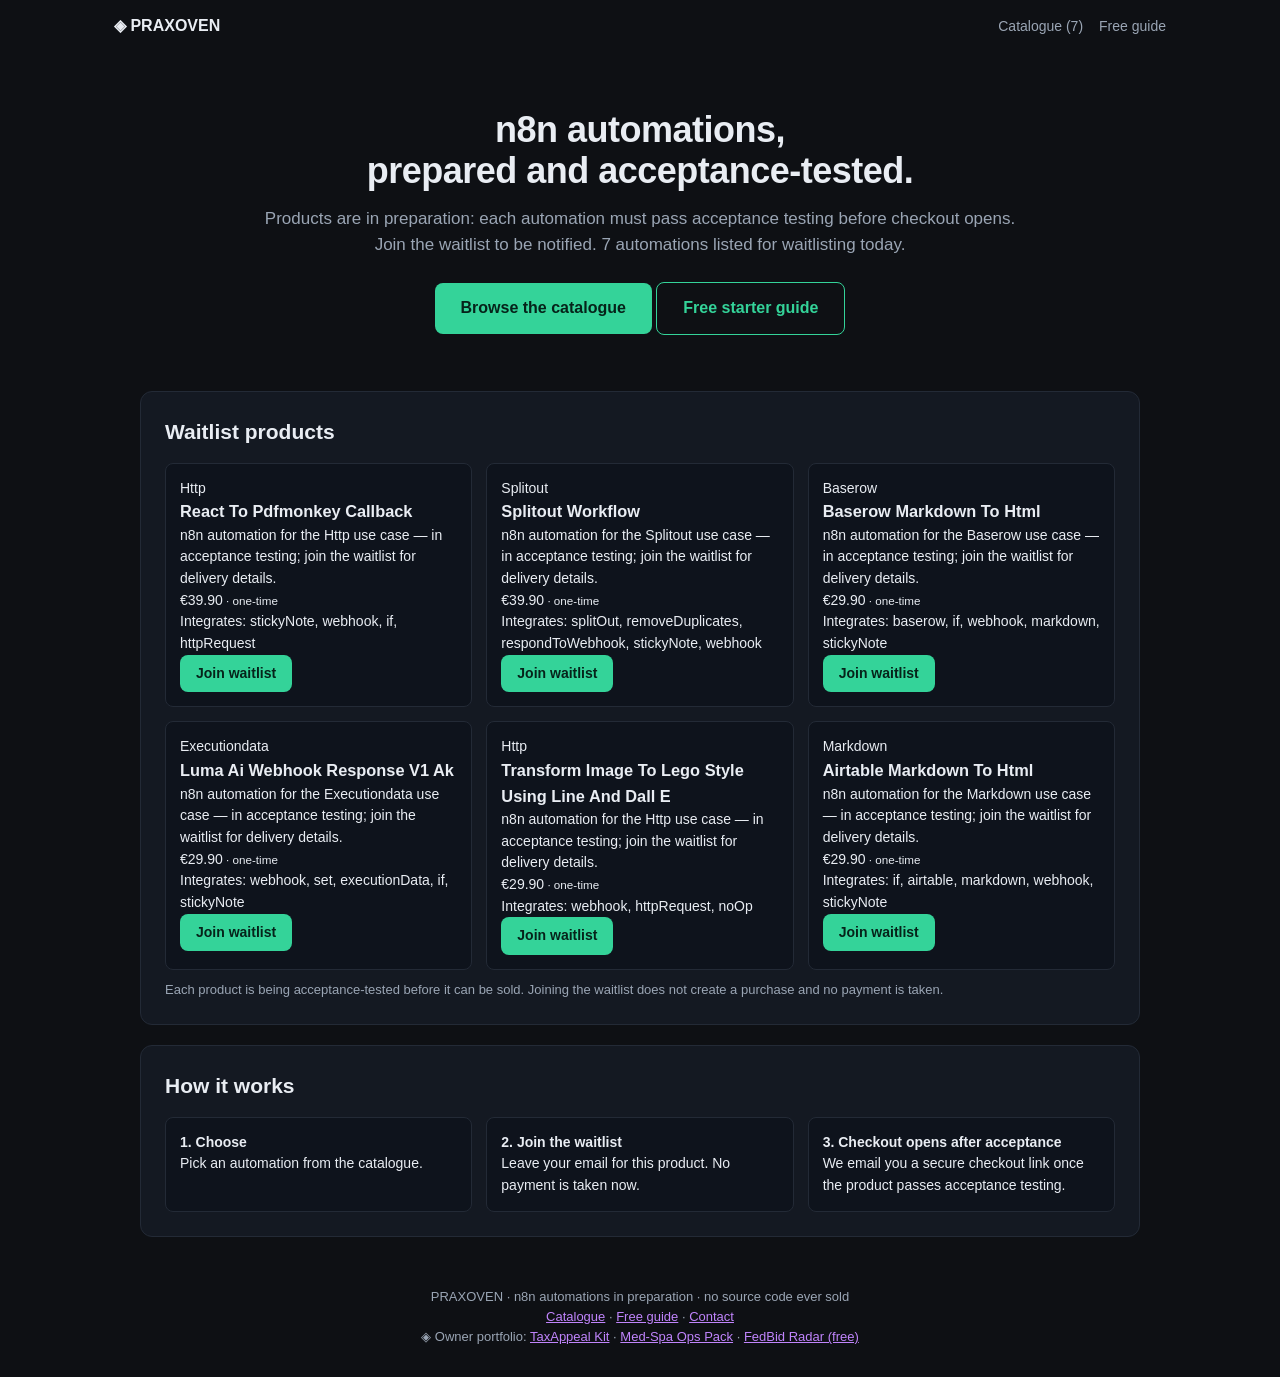
==== commit 29ce4e79: "Restore 7 waitlist candidates (in preparation, not for sale) — visible catalogue with Join-waitlist," ====
--- a/index.html
+++ b/index.html
@@ -2,20 +2,25 @@
 <html lang="en"><head><meta charset="utf-8">
 <meta name="viewport" content="width=device-width, initial-scale=1.0">
 <title>PRAXOVEN — n8n Automations (waitlist open)</title>
-<meta name="description" content="PRAXOVEN is preparing 0 n8n automations for sale. Join the waitlist to be notified when each product passes acceptance and checkout opens. No source code is ever sold.">
+<meta name="description" content="PRAXOVEN is preparing 7 n8n automations for sale. Join the waitlist to be notified when each product passes acceptance and checkout opens. No source code is ever sold.">
 <meta property="og:title" content="PRAXOVEN — n8n Automations (waitlist open)">
-<meta property="og:description" content="0 n8n automations in preparation. Join the waitlist — checkout opens after acceptance testing.">
+<meta property="og:description" content="7 n8n automations in preparation. Join the waitlist — checkout opens after acceptance testing.">
 <meta property="og:type" content="website">
 <meta property="og:url" content="https://akakk2211.github.io/praxoven-market/">
 <link rel="stylesheet" href="style.css"></head>
 <body>
 <header class="nav"><span class="brand">◈ PRAXOVEN</span>
-<div class="navlinks"><a href="catalogue.html">Catalogue (0)</a><a href="guide.html">Free guide</a></div></header>
+<div class="navlinks"><a href="catalogue.html">Catalogue (7)</a><a href="guide.html">Free guide</a></div></header>
 <section class="hero"><h1>n8n automations,<br>prepared and acceptance-tested.</h1>
-<p class="sub">Products are in preparation: each automation must pass acceptance testing before checkout opens. Join the waitlist to be notified. 0 automations listed for waitlisting today.</p>
+<p class="sub">Products are in preparation: each automation must pass acceptance testing before checkout opens. Join the waitlist to be notified. 7 automations listed for waitlisting today.</p>
 <div class="hero-cta"><a class="cta" href="catalogue.html">Browse the catalogue</a>&nbsp;<a class="cta" style="background:transparent;border:1px solid var(--brand2);color:var(--brand2)" href="guide.html">Free starter guide</a></div></section>
 
-<section class="panel"><h2>Waitlist products</h2><div class="grid"></div>
+<section class="panel"><h2>Waitlist products</h2><div class="grid"><div class="card"><div class="k">Http</div><h3>React To Pdfmonkey Callback</h3><p>n8n automation for the Http use case — in acceptance testing; join the waitlist for delivery details.</p><div class="price">€39.90<small> · one-time</small></div><div class="k">Integrates: stickyNote, webhook, if, httpRequest</div><a class="cta small" href="checkout.html?product=PROD-4FEDFCF9">Join waitlist</a></div>
+<div class="card"><div class="k">Splitout</div><h3>Splitout Workflow</h3><p>n8n automation for the Splitout use case — in acceptance testing; join the waitlist for delivery details.</p><div class="price">€39.90<small> · one-time</small></div><div class="k">Integrates: splitOut, removeDuplicates, respondToWebhook, stickyNote, webhook</div><a class="cta small" href="checkout.html?product=PROD-1E9FA37E">Join waitlist</a></div>
+<div class="card"><div class="k">Baserow</div><h3>Baserow Markdown To Html</h3><p>n8n automation for the Baserow use case — in acceptance testing; join the waitlist for delivery details.</p><div class="price">€29.90<small> · one-time</small></div><div class="k">Integrates: baserow, if, webhook, markdown, stickyNote</div><a class="cta small" href="checkout.html?product=PROD-623FFFE9">Join waitlist</a></div>
+<div class="card"><div class="k">Executiondata</div><h3>Luma Ai   Webhook Response V1   Ak</h3><p>n8n automation for the Executiondata use case — in acceptance testing; join the waitlist for delivery details.</p><div class="price">€29.90<small> · one-time</small></div><div class="k">Integrates: webhook, set, executionData, if, stickyNote</div><a class="cta small" href="checkout.html?product=PROD-9532A54B">Join waitlist</a></div>
+<div class="card"><div class="k">Http</div><h3>Transform Image To Lego Style Using Line And Dall E</h3><p>n8n automation for the Http use case — in acceptance testing; join the waitlist for delivery details.</p><div class="price">€29.90<small> · one-time</small></div><div class="k">Integrates: webhook, httpRequest, noOp</div><a class="cta small" href="checkout.html?product=PROD-355930FB">Join waitlist</a></div>
+<div class="card"><div class="k">Markdown</div><h3>Airtable Markdown To Html</h3><p>n8n automation for the Markdown use case — in acceptance testing; join the waitlist for delivery details.</p><div class="price">€29.90<small> · one-time</small></div><div class="k">Integrates: if, airtable, markdown, webhook, stickyNote</div><a class="cta small" href="checkout.html?product=PROD-64AE782F">Join waitlist</a></div></div>
 <p class="note">Each product is being acceptance-tested before it can be sold. Joining the waitlist does not create a purchase and no payment is taken.</p></section>
 <section class="panel"><h2>How it works</h2><div class="grid">
 <div><b>1. Choose</b><br>Pick an automation from the catalogue.</div>
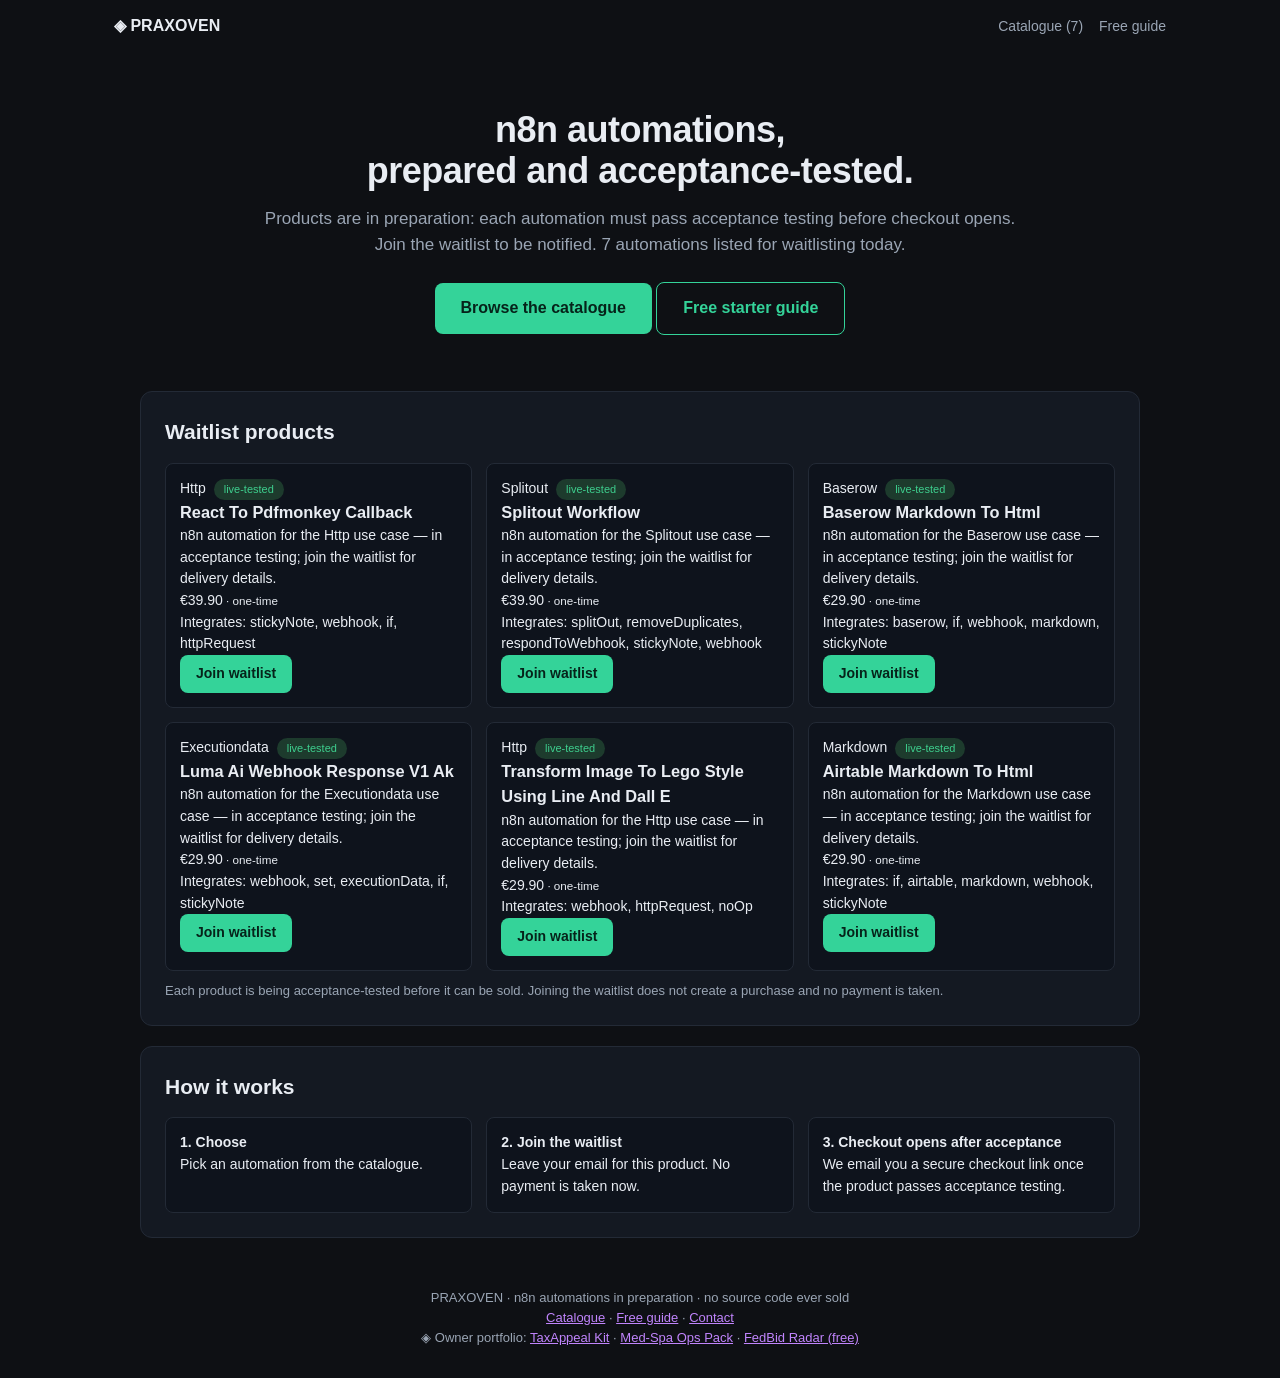
==== commit 0604df3c: "Show live-tested badge on products with fresh real execution evidence (HTTP 200 sandbox webhook test" ====
--- a/index.html
+++ b/index.html
@@ -15,12 +15,12 @@
 <p class="sub">Products are in preparation: each automation must pass acceptance testing before checkout opens. Join the waitlist to be notified. 7 automations listed for waitlisting today.</p>
 <div class="hero-cta"><a class="cta" href="catalogue.html">Browse the catalogue</a>&nbsp;<a class="cta" style="background:transparent;border:1px solid var(--brand2);color:var(--brand2)" href="guide.html">Free starter guide</a></div></section>
 
-<section class="panel"><h2>Waitlist products</h2><div class="grid"><div class="card"><div class="k">Http</div><h3>React To Pdfmonkey Callback</h3><p>n8n automation for the Http use case — in acceptance testing; join the waitlist for delivery details.</p><div class="price">€39.90<small> · one-time</small></div><div class="k">Integrates: stickyNote, webhook, if, httpRequest</div><a class="cta small" href="checkout.html?product=PROD-4FEDFCF9">Join waitlist</a></div>
-<div class="card"><div class="k">Splitout</div><h3>Splitout Workflow</h3><p>n8n automation for the Splitout use case — in acceptance testing; join the waitlist for delivery details.</p><div class="price">€39.90<small> · one-time</small></div><div class="k">Integrates: splitOut, removeDuplicates, respondToWebhook, stickyNote, webhook</div><a class="cta small" href="checkout.html?product=PROD-1E9FA37E">Join waitlist</a></div>
-<div class="card"><div class="k">Baserow</div><h3>Baserow Markdown To Html</h3><p>n8n automation for the Baserow use case — in acceptance testing; join the waitlist for delivery details.</p><div class="price">€29.90<small> · one-time</small></div><div class="k">Integrates: baserow, if, webhook, markdown, stickyNote</div><a class="cta small" href="checkout.html?product=PROD-623FFFE9">Join waitlist</a></div>
-<div class="card"><div class="k">Executiondata</div><h3>Luma Ai   Webhook Response V1   Ak</h3><p>n8n automation for the Executiondata use case — in acceptance testing; join the waitlist for delivery details.</p><div class="price">€29.90<small> · one-time</small></div><div class="k">Integrates: webhook, set, executionData, if, stickyNote</div><a class="cta small" href="checkout.html?product=PROD-9532A54B">Join waitlist</a></div>
-<div class="card"><div class="k">Http</div><h3>Transform Image To Lego Style Using Line And Dall E</h3><p>n8n automation for the Http use case — in acceptance testing; join the waitlist for delivery details.</p><div class="price">€29.90<small> · one-time</small></div><div class="k">Integrates: webhook, httpRequest, noOp</div><a class="cta small" href="checkout.html?product=PROD-355930FB">Join waitlist</a></div>
-<div class="card"><div class="k">Markdown</div><h3>Airtable Markdown To Html</h3><p>n8n automation for the Markdown use case — in acceptance testing; join the waitlist for delivery details.</p><div class="price">€29.90<small> · one-time</small></div><div class="k">Integrates: if, airtable, markdown, webhook, stickyNote</div><a class="cta small" href="checkout.html?product=PROD-64AE782F">Join waitlist</a></div></div>
+<section class="panel"><h2>Waitlist products</h2><div class="grid"><div class="card"><div class="k">Http<span class="badge ok" style="background:#1d3b2d;color:#3ecf8e">live-tested</span></div><h3>React To Pdfmonkey Callback</h3><p>n8n automation for the Http use case — in acceptance testing; join the waitlist for delivery details.</p><div class="price">€39.90<small> · one-time</small></div><div class="k">Integrates: stickyNote, webhook, if, httpRequest</div><a class="cta small" href="checkout.html?product=PROD-4FEDFCF9">Join waitlist</a></div>
+<div class="card"><div class="k">Splitout<span class="badge ok" style="background:#1d3b2d;color:#3ecf8e">live-tested</span></div><h3>Splitout Workflow</h3><p>n8n automation for the Splitout use case — in acceptance testing; join the waitlist for delivery details.</p><div class="price">€39.90<small> · one-time</small></div><div class="k">Integrates: splitOut, removeDuplicates, respondToWebhook, stickyNote, webhook</div><a class="cta small" href="checkout.html?product=PROD-1E9FA37E">Join waitlist</a></div>
+<div class="card"><div class="k">Baserow<span class="badge ok" style="background:#1d3b2d;color:#3ecf8e">live-tested</span></div><h3>Baserow Markdown To Html</h3><p>n8n automation for the Baserow use case — in acceptance testing; join the waitlist for delivery details.</p><div class="price">€29.90<small> · one-time</small></div><div class="k">Integrates: baserow, if, webhook, markdown, stickyNote</div><a class="cta small" href="checkout.html?product=PROD-623FFFE9">Join waitlist</a></div>
+<div class="card"><div class="k">Executiondata<span class="badge ok" style="background:#1d3b2d;color:#3ecf8e">live-tested</span></div><h3>Luma Ai   Webhook Response V1   Ak</h3><p>n8n automation for the Executiondata use case — in acceptance testing; join the waitlist for delivery details.</p><div class="price">€29.90<small> · one-time</small></div><div class="k">Integrates: webhook, set, executionData, if, stickyNote</div><a class="cta small" href="checkout.html?product=PROD-9532A54B">Join waitlist</a></div>
+<div class="card"><div class="k">Http<span class="badge ok" style="background:#1d3b2d;color:#3ecf8e">live-tested</span></div><h3>Transform Image To Lego Style Using Line And Dall E</h3><p>n8n automation for the Http use case — in acceptance testing; join the waitlist for delivery details.</p><div class="price">€29.90<small> · one-time</small></div><div class="k">Integrates: webhook, httpRequest, noOp</div><a class="cta small" href="checkout.html?product=PROD-355930FB">Join waitlist</a></div>
+<div class="card"><div class="k">Markdown<span class="badge ok" style="background:#1d3b2d;color:#3ecf8e">live-tested</span></div><h3>Airtable Markdown To Html</h3><p>n8n automation for the Markdown use case — in acceptance testing; join the waitlist for delivery details.</p><div class="price">€29.90<small> · one-time</small></div><div class="k">Integrates: if, airtable, markdown, webhook, stickyNote</div><a class="cta small" href="checkout.html?product=PROD-64AE782F">Join waitlist</a></div></div>
 <p class="note">Each product is being acceptance-tested before it can be sold. Joining the waitlist does not create a purchase and no payment is taken.</p></section>
 <section class="panel"><h2>How it works</h2><div class="grid">
 <div><b>1. Choose</b><br>Pick an automation from the catalogue.</div>
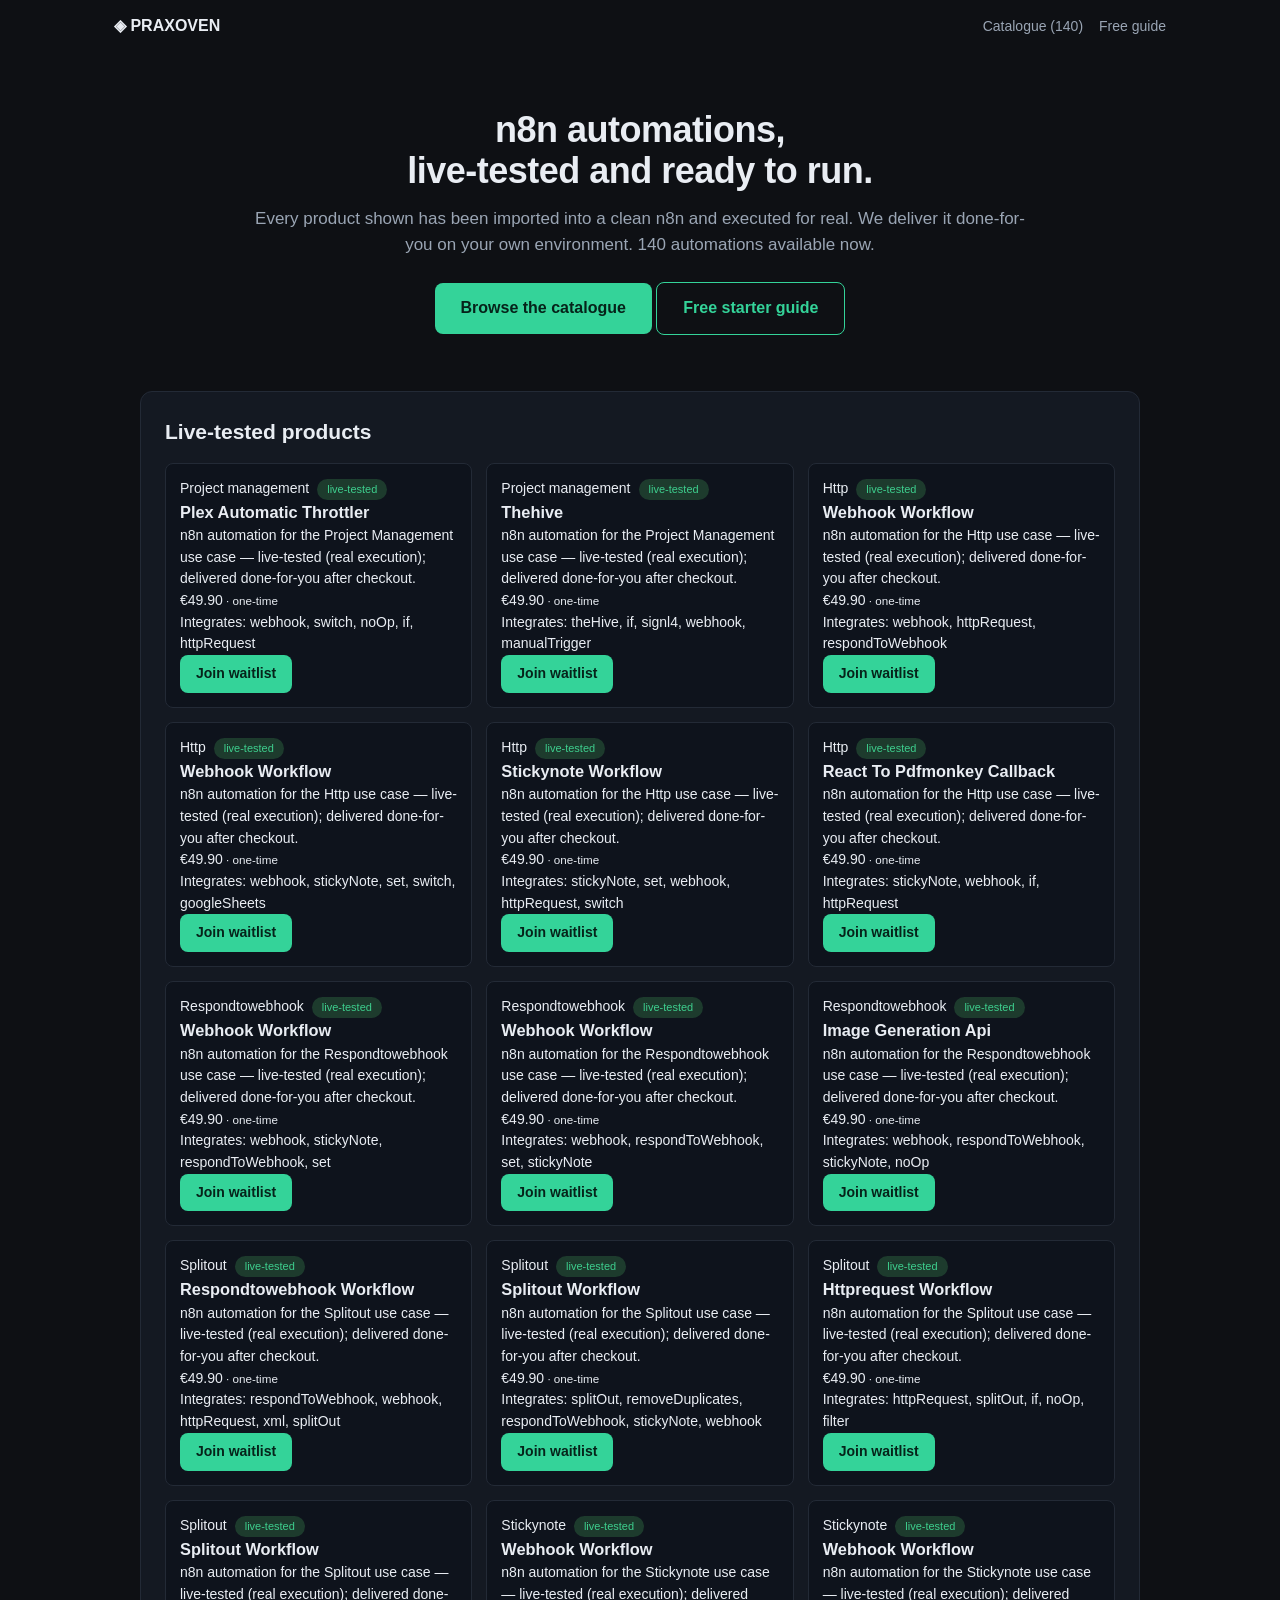
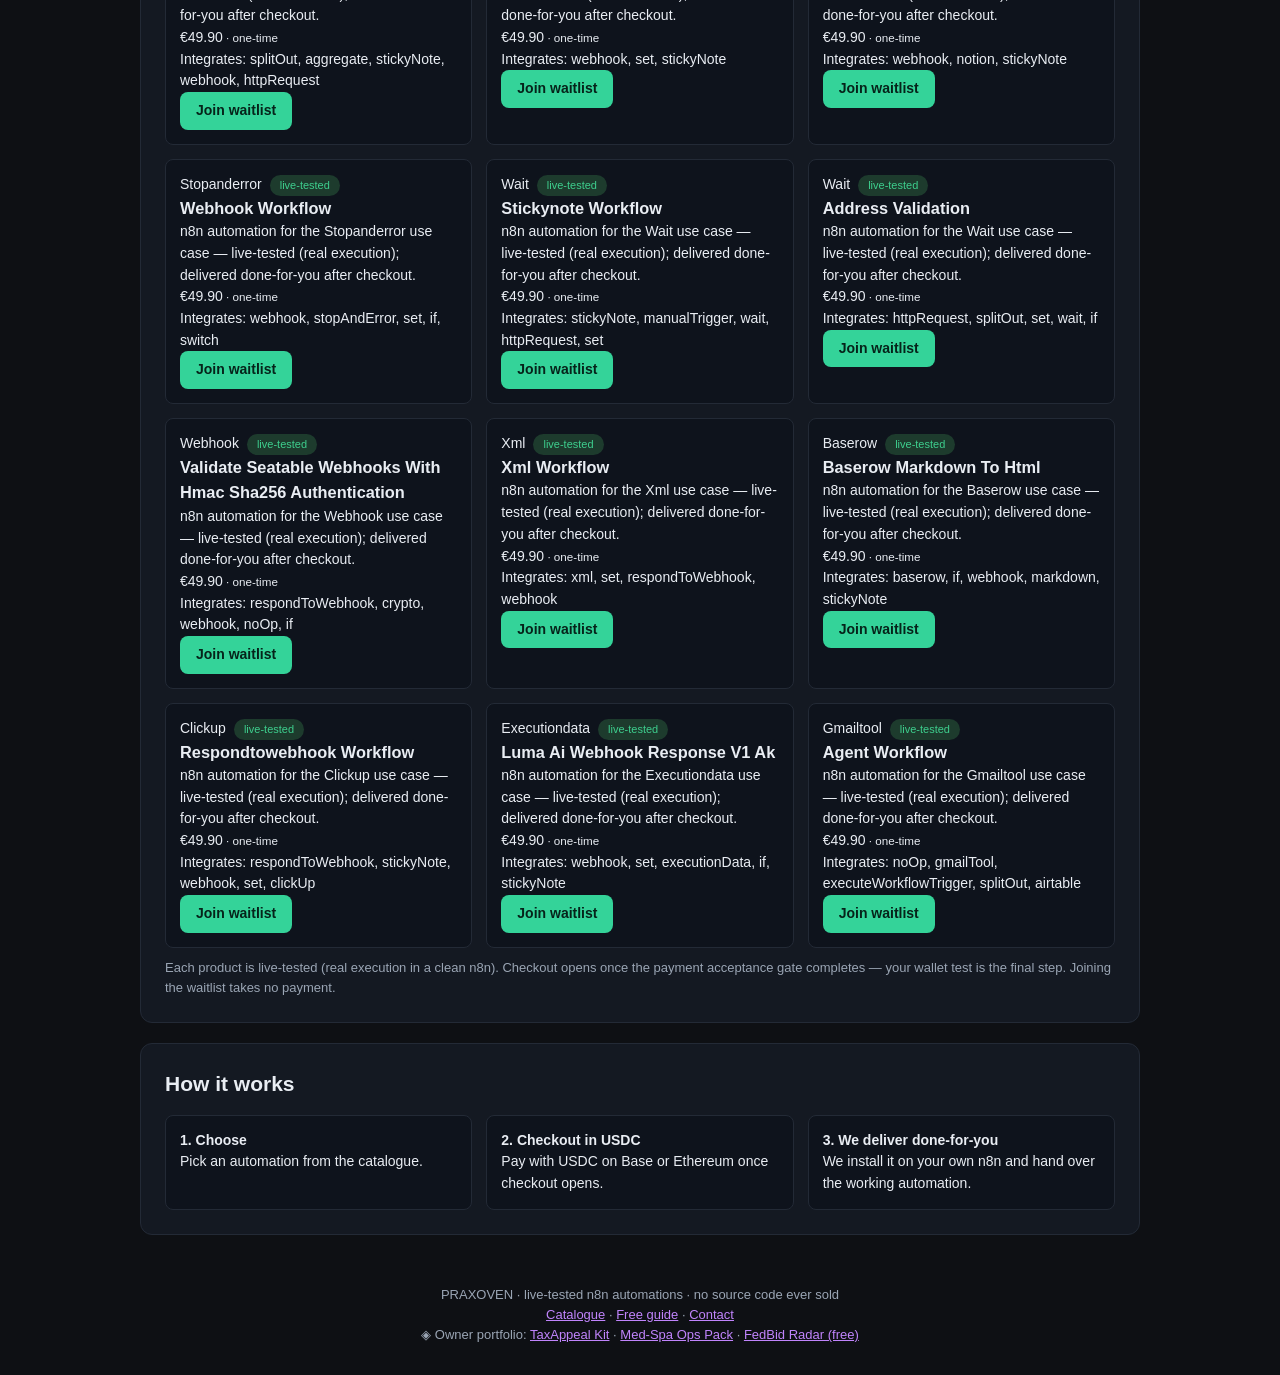
==== commit bea0e95d: "Catalogue: 140 live-tested products (real HTTP 200 execution evidence), proper pricing €49.90+, chec" ====
--- a/index.html
+++ b/index.html
@@ -1,32 +1,50 @@
 <!DOCTYPE html>
 <html lang="en"><head><meta charset="utf-8">
 <meta name="viewport" content="width=device-width, initial-scale=1.0">
-<title>PRAXOVEN — n8n Automations (waitlist open)</title>
-<meta name="description" content="PRAXOVEN is preparing 7 n8n automations for sale. Join the waitlist to be notified when each product passes acceptance and checkout opens. No source code is ever sold.">
-<meta property="og:title" content="PRAXOVEN — n8n Automations (waitlist open)">
-<meta property="og:description" content="7 n8n automations in preparation. Join the waitlist — checkout opens after acceptance testing.">
+<title>PRAXOVEN — 140 Live-Tested n8n Automations</title>
+<meta name="description" content="PRAXOVEN — 140 n8n automations, each live-tested (real execution). Delivered done-for-you on your own n8n. Checkout opens after payment acceptance. No source code is ever sold.">
+<meta property="og:title" content="PRAXOVEN — 140 Live-Tested n8n Automations">
+<meta property="og:description" content="140 n8n automations, live-tested and delivered done-for-you.">
 <meta property="og:type" content="website">
 <meta property="og:url" content="https://akakk2211.github.io/praxoven-market/">
 <link rel="stylesheet" href="style.css"></head>
 <body>
 <header class="nav"><span class="brand">◈ PRAXOVEN</span>
-<div class="navlinks"><a href="catalogue.html">Catalogue (7)</a><a href="guide.html">Free guide</a></div></header>
-<section class="hero"><h1>n8n automations,<br>prepared and acceptance-tested.</h1>
-<p class="sub">Products are in preparation: each automation must pass acceptance testing before checkout opens. Join the waitlist to be notified. 7 automations listed for waitlisting today.</p>
+<div class="navlinks"><a href="catalogue.html">Catalogue (140)</a><a href="guide.html">Free guide</a></div></header>
+<section class="hero"><h1>n8n automations,<br>live-tested and ready to run.</h1>
+<p class="sub">Every product shown has been imported into a clean n8n and executed for real. We deliver it done-for-you on your own environment. 140 automations available now.</p>
 <div class="hero-cta"><a class="cta" href="catalogue.html">Browse the catalogue</a>&nbsp;<a class="cta" style="background:transparent;border:1px solid var(--brand2);color:var(--brand2)" href="guide.html">Free starter guide</a></div></section>
 
-<section class="panel"><h2>Waitlist products</h2><div class="grid"><div class="card"><div class="k">Http<span class="badge ok" style="background:#1d3b2d;color:#3ecf8e">live-tested</span></div><h3>React To Pdfmonkey Callback</h3><p>n8n automation for the Http use case — in acceptance testing; join the waitlist for delivery details.</p><div class="price">€39.90<small> · one-time</small></div><div class="k">Integrates: stickyNote, webhook, if, httpRequest</div><a class="cta small" href="checkout.html?product=PROD-4FEDFCF9">Join waitlist</a></div>
-<div class="card"><div class="k">Splitout<span class="badge ok" style="background:#1d3b2d;color:#3ecf8e">live-tested</span></div><h3>Splitout Workflow</h3><p>n8n automation for the Splitout use case — in acceptance testing; join the waitlist for delivery details.</p><div class="price">€39.90<small> · one-time</small></div><div class="k">Integrates: splitOut, removeDuplicates, respondToWebhook, stickyNote, webhook</div><a class="cta small" href="checkout.html?product=PROD-1E9FA37E">Join waitlist</a></div>
-<div class="card"><div class="k">Baserow<span class="badge ok" style="background:#1d3b2d;color:#3ecf8e">live-tested</span></div><h3>Baserow Markdown To Html</h3><p>n8n automation for the Baserow use case — in acceptance testing; join the waitlist for delivery details.</p><div class="price">€29.90<small> · one-time</small></div><div class="k">Integrates: baserow, if, webhook, markdown, stickyNote</div><a class="cta small" href="checkout.html?product=PROD-623FFFE9">Join waitlist</a></div>
-<div class="card"><div class="k">Executiondata<span class="badge ok" style="background:#1d3b2d;color:#3ecf8e">live-tested</span></div><h3>Luma Ai   Webhook Response V1   Ak</h3><p>n8n automation for the Executiondata use case — in acceptance testing; join the waitlist for delivery details.</p><div class="price">€29.90<small> · one-time</small></div><div class="k">Integrates: webhook, set, executionData, if, stickyNote</div><a class="cta small" href="checkout.html?product=PROD-9532A54B">Join waitlist</a></div>
-<div class="card"><div class="k">Http<span class="badge ok" style="background:#1d3b2d;color:#3ecf8e">live-tested</span></div><h3>Transform Image To Lego Style Using Line And Dall E</h3><p>n8n automation for the Http use case — in acceptance testing; join the waitlist for delivery details.</p><div class="price">€29.90<small> · one-time</small></div><div class="k">Integrates: webhook, httpRequest, noOp</div><a class="cta small" href="checkout.html?product=PROD-355930FB">Join waitlist</a></div>
-<div class="card"><div class="k">Markdown<span class="badge ok" style="background:#1d3b2d;color:#3ecf8e">live-tested</span></div><h3>Airtable Markdown To Html</h3><p>n8n automation for the Markdown use case — in acceptance testing; join the waitlist for delivery details.</p><div class="price">€29.90<small> · one-time</small></div><div class="k">Integrates: if, airtable, markdown, webhook, stickyNote</div><a class="cta small" href="checkout.html?product=PROD-64AE782F">Join waitlist</a></div></div>
-<p class="note">Each product is being acceptance-tested before it can be sold. Joining the waitlist does not create a purchase and no payment is taken.</p></section>
+<section class="panel"><h2>Live-tested products</h2><div class="grid"><div class="card"><div class="k">Project management<span class="badge ok" style="background:#1d3b2d;color:#3ecf8e">live-tested</span></div><h3>Plex Automatic Throttler</h3><p>n8n automation for the Project Management use case — live-tested (real execution); delivered done-for-you after checkout.</p><div class="price">€49.90<small> · one-time</small></div><div class="k">Integrates: webhook, switch, noOp, if, httpRequest</div><a class="cta small" href="checkout.html?product=PROD-C4167F76">Join waitlist</a></div>
+<div class="card"><div class="k">Project management<span class="badge ok" style="background:#1d3b2d;color:#3ecf8e">live-tested</span></div><h3>Thehive</h3><p>n8n automation for the Project Management use case — live-tested (real execution); delivered done-for-you after checkout.</p><div class="price">€49.90<small> · one-time</small></div><div class="k">Integrates: theHive, if, signl4, webhook, manualTrigger</div><a class="cta small" href="checkout.html?product=PROD-40C2F9D7">Join waitlist</a></div>
+<div class="card"><div class="k">Http<span class="badge ok" style="background:#1d3b2d;color:#3ecf8e">live-tested</span></div><h3>Webhook Workflow</h3><p>n8n automation for the Http use case — live-tested (real execution); delivered done-for-you after checkout.</p><div class="price">€49.90<small> · one-time</small></div><div class="k">Integrates: webhook, httpRequest, respondToWebhook</div><a class="cta small" href="checkout.html?product=PROD-6E7AA76E">Join waitlist</a></div>
+<div class="card"><div class="k">Http<span class="badge ok" style="background:#1d3b2d;color:#3ecf8e">live-tested</span></div><h3>Webhook Workflow</h3><p>n8n automation for the Http use case — live-tested (real execution); delivered done-for-you after checkout.</p><div class="price">€49.90<small> · one-time</small></div><div class="k">Integrates: webhook, stickyNote, set, switch, googleSheets</div><a class="cta small" href="checkout.html?product=PROD-FB0C8BDD">Join waitlist</a></div>
+<div class="card"><div class="k">Http<span class="badge ok" style="background:#1d3b2d;color:#3ecf8e">live-tested</span></div><h3>Stickynote Workflow</h3><p>n8n automation for the Http use case — live-tested (real execution); delivered done-for-you after checkout.</p><div class="price">€49.90<small> · one-time</small></div><div class="k">Integrates: stickyNote, set, webhook, httpRequest, switch</div><a class="cta small" href="checkout.html?product=PROD-7FFCE02E">Join waitlist</a></div>
+<div class="card"><div class="k">Http<span class="badge ok" style="background:#1d3b2d;color:#3ecf8e">live-tested</span></div><h3>React To Pdfmonkey Callback</h3><p>n8n automation for the Http use case — live-tested (real execution); delivered done-for-you after checkout.</p><div class="price">€49.90<small> · one-time</small></div><div class="k">Integrates: stickyNote, webhook, if, httpRequest</div><a class="cta small" href="checkout.html?product=PROD-4FEDFCF9">Join waitlist</a></div>
+<div class="card"><div class="k">Respondtowebhook<span class="badge ok" style="background:#1d3b2d;color:#3ecf8e">live-tested</span></div><h3>Webhook Workflow</h3><p>n8n automation for the Respondtowebhook use case — live-tested (real execution); delivered done-for-you after checkout.</p><div class="price">€49.90<small> · one-time</small></div><div class="k">Integrates: webhook, stickyNote, respondToWebhook, set</div><a class="cta small" href="checkout.html?product=PROD-77230F92">Join waitlist</a></div>
+<div class="card"><div class="k">Respondtowebhook<span class="badge ok" style="background:#1d3b2d;color:#3ecf8e">live-tested</span></div><h3>Webhook Workflow</h3><p>n8n automation for the Respondtowebhook use case — live-tested (real execution); delivered done-for-you after checkout.</p><div class="price">€49.90<small> · one-time</small></div><div class="k">Integrates: webhook, respondToWebhook, set, stickyNote</div><a class="cta small" href="checkout.html?product=PROD-447B5815">Join waitlist</a></div>
+<div class="card"><div class="k">Respondtowebhook<span class="badge ok" style="background:#1d3b2d;color:#3ecf8e">live-tested</span></div><h3>Image Generation Api</h3><p>n8n automation for the Respondtowebhook use case — live-tested (real execution); delivered done-for-you after checkout.</p><div class="price">€49.90<small> · one-time</small></div><div class="k">Integrates: webhook, respondToWebhook, stickyNote, noOp</div><a class="cta small" href="checkout.html?product=PROD-312E85CD">Join waitlist</a></div>
+<div class="card"><div class="k">Splitout<span class="badge ok" style="background:#1d3b2d;color:#3ecf8e">live-tested</span></div><h3>Respondtowebhook Workflow</h3><p>n8n automation for the Splitout use case — live-tested (real execution); delivered done-for-you after checkout.</p><div class="price">€49.90<small> · one-time</small></div><div class="k">Integrates: respondToWebhook, webhook, httpRequest, xml, splitOut</div><a class="cta small" href="checkout.html?product=PROD-CF0603F8">Join waitlist</a></div>
+<div class="card"><div class="k">Splitout<span class="badge ok" style="background:#1d3b2d;color:#3ecf8e">live-tested</span></div><h3>Splitout Workflow</h3><p>n8n automation for the Splitout use case — live-tested (real execution); delivered done-for-you after checkout.</p><div class="price">€49.90<small> · one-time</small></div><div class="k">Integrates: splitOut, removeDuplicates, respondToWebhook, stickyNote, webhook</div><a class="cta small" href="checkout.html?product=PROD-1E9FA37E">Join waitlist</a></div>
+<div class="card"><div class="k">Splitout<span class="badge ok" style="background:#1d3b2d;color:#3ecf8e">live-tested</span></div><h3>Httprequest Workflow</h3><p>n8n automation for the Splitout use case — live-tested (real execution); delivered done-for-you after checkout.</p><div class="price">€49.90<small> · one-time</small></div><div class="k">Integrates: httpRequest, splitOut, if, noOp, filter</div><a class="cta small" href="checkout.html?product=PROD-32D6FDE2">Join waitlist</a></div>
+<div class="card"><div class="k">Splitout<span class="badge ok" style="background:#1d3b2d;color:#3ecf8e">live-tested</span></div><h3>Splitout Workflow</h3><p>n8n automation for the Splitout use case — live-tested (real execution); delivered done-for-you after checkout.</p><div class="price">€49.90<small> · one-time</small></div><div class="k">Integrates: splitOut, aggregate, stickyNote, webhook, httpRequest</div><a class="cta small" href="checkout.html?product=PROD-1CEAA771">Join waitlist</a></div>
+<div class="card"><div class="k">Stickynote<span class="badge ok" style="background:#1d3b2d;color:#3ecf8e">live-tested</span></div><h3>Webhook Workflow</h3><p>n8n automation for the Stickynote use case — live-tested (real execution); delivered done-for-you after checkout.</p><div class="price">€49.90<small> · one-time</small></div><div class="k">Integrates: webhook, set, stickyNote</div><a class="cta small" href="checkout.html?product=PROD-32F7C90E">Join waitlist</a></div>
+<div class="card"><div class="k">Stickynote<span class="badge ok" style="background:#1d3b2d;color:#3ecf8e">live-tested</span></div><h3>Webhook Workflow</h3><p>n8n automation for the Stickynote use case — live-tested (real execution); delivered done-for-you after checkout.</p><div class="price">€49.90<small> · one-time</small></div><div class="k">Integrates: webhook, notion, stickyNote</div><a class="cta small" href="checkout.html?product=PROD-01485504">Join waitlist</a></div>
+<div class="card"><div class="k">Stopanderror<span class="badge ok" style="background:#1d3b2d;color:#3ecf8e">live-tested</span></div><h3>Webhook Workflow</h3><p>n8n automation for the Stopanderror use case — live-tested (real execution); delivered done-for-you after checkout.</p><div class="price">€49.90<small> · one-time</small></div><div class="k">Integrates: webhook, stopAndError, set, if, switch</div><a class="cta small" href="checkout.html?product=PROD-F50F8074">Join waitlist</a></div>
+<div class="card"><div class="k">Wait<span class="badge ok" style="background:#1d3b2d;color:#3ecf8e">live-tested</span></div><h3>Stickynote Workflow</h3><p>n8n automation for the Wait use case — live-tested (real execution); delivered done-for-you after checkout.</p><div class="price">€49.90<small> · one-time</small></div><div class="k">Integrates: stickyNote, manualTrigger, wait, httpRequest, set</div><a class="cta small" href="checkout.html?product=PROD-5E3099CD">Join waitlist</a></div>
+<div class="card"><div class="k">Wait<span class="badge ok" style="background:#1d3b2d;color:#3ecf8e">live-tested</span></div><h3>Address Validation</h3><p>n8n automation for the Wait use case — live-tested (real execution); delivered done-for-you after checkout.</p><div class="price">€49.90<small> · one-time</small></div><div class="k">Integrates: httpRequest, splitOut, set, wait, if</div><a class="cta small" href="checkout.html?product=PROD-81A96803">Join waitlist</a></div>
+<div class="card"><div class="k">Webhook<span class="badge ok" style="background:#1d3b2d;color:#3ecf8e">live-tested</span></div><h3>Validate Seatable Webhooks With Hmac Sha256 Authentication</h3><p>n8n automation for the Webhook use case — live-tested (real execution); delivered done-for-you after checkout.</p><div class="price">€49.90<small> · one-time</small></div><div class="k">Integrates: respondToWebhook, crypto, webhook, noOp, if</div><a class="cta small" href="checkout.html?product=PROD-77508626">Join waitlist</a></div>
+<div class="card"><div class="k">Xml<span class="badge ok" style="background:#1d3b2d;color:#3ecf8e">live-tested</span></div><h3>Xml Workflow</h3><p>n8n automation for the Xml use case — live-tested (real execution); delivered done-for-you after checkout.</p><div class="price">€49.90<small> · one-time</small></div><div class="k">Integrates: xml, set, respondToWebhook, webhook</div><a class="cta small" href="checkout.html?product=PROD-49FEA75B">Join waitlist</a></div>
+<div class="card"><div class="k">Baserow<span class="badge ok" style="background:#1d3b2d;color:#3ecf8e">live-tested</span></div><h3>Baserow Markdown To Html</h3><p>n8n automation for the Baserow use case — live-tested (real execution); delivered done-for-you after checkout.</p><div class="price">€49.90<small> · one-time</small></div><div class="k">Integrates: baserow, if, webhook, markdown, stickyNote</div><a class="cta small" href="checkout.html?product=PROD-623FFFE9">Join waitlist</a></div>
+<div class="card"><div class="k">Clickup<span class="badge ok" style="background:#1d3b2d;color:#3ecf8e">live-tested</span></div><h3>Respondtowebhook Workflow</h3><p>n8n automation for the Clickup use case — live-tested (real execution); delivered done-for-you after checkout.</p><div class="price">€49.90<small> · one-time</small></div><div class="k">Integrates: respondToWebhook, stickyNote, webhook, set, clickUp</div><a class="cta small" href="checkout.html?product=PROD-BBDA81CE">Join waitlist</a></div>
+<div class="card"><div class="k">Executiondata<span class="badge ok" style="background:#1d3b2d;color:#3ecf8e">live-tested</span></div><h3>Luma Ai   Webhook Response V1   Ak</h3><p>n8n automation for the Executiondata use case — live-tested (real execution); delivered done-for-you after checkout.</p><div class="price">€49.90<small> · one-time</small></div><div class="k">Integrates: webhook, set, executionData, if, stickyNote</div><a class="cta small" href="checkout.html?product=PROD-9532A54B">Join waitlist</a></div>
+<div class="card"><div class="k">Gmailtool<span class="badge ok" style="background:#1d3b2d;color:#3ecf8e">live-tested</span></div><h3>Agent Workflow</h3><p>n8n automation for the Gmailtool use case — live-tested (real execution); delivered done-for-you after checkout.</p><div class="price">€49.90<small> · one-time</small></div><div class="k">Integrates: noOp, gmailTool, executeWorkflowTrigger, splitOut, airtable</div><a class="cta small" href="checkout.html?product=PROD-B01472C7">Join waitlist</a></div></div>
+<p class="note">Each product is live-tested (real execution in a clean n8n). Checkout opens once the payment acceptance gate completes — your wallet test is the final step. Joining the waitlist takes no payment.</p></section>
 <section class="panel"><h2>How it works</h2><div class="grid">
 <div><b>1. Choose</b><br>Pick an automation from the catalogue.</div>
-<div><b>2. Join the waitlist</b><br>Leave your email for this product. No payment is taken now.</div>
-<div><b>3. Checkout opens after acceptance</b><br>We email you a secure checkout link once the product passes acceptance testing.</div></div></section>
-<footer><p class="fine">PRAXOVEN · n8n automations in preparation · no source code ever sold</p>
+<div><b>2. Checkout in USDC</b><br>Pay with USDC on Base or Ethereum once checkout opens.</div>
+<div><b>3. We deliver done-for-you</b><br>We install it on your own n8n and hand over the working automation.</div></div></section>
+<footer><p class="fine">PRAXOVEN · live-tested n8n automations · no source code ever sold</p>
 <p class="fine"><a href="catalogue.html">Catalogue</a> · <a href="guide.html">Free guide</a> · <a href="mailto:info@ilicconsultancy.com">Contact</a></p>
 <p class="fine">◈ Owner portfolio: <a href="https://akakk2211.github.io/mintforge-taxappeal-kit/">TaxAppeal Kit</a> · <a href="https://akakk2211.github.io/mintforge-medspa-ops/">Med-Spa Ops Pack</a> · <a href="https://akakk2211.github.io/mintforge-fedbid-radar/">FedBid Radar (free)</a></p></footer>
 </body></html>
